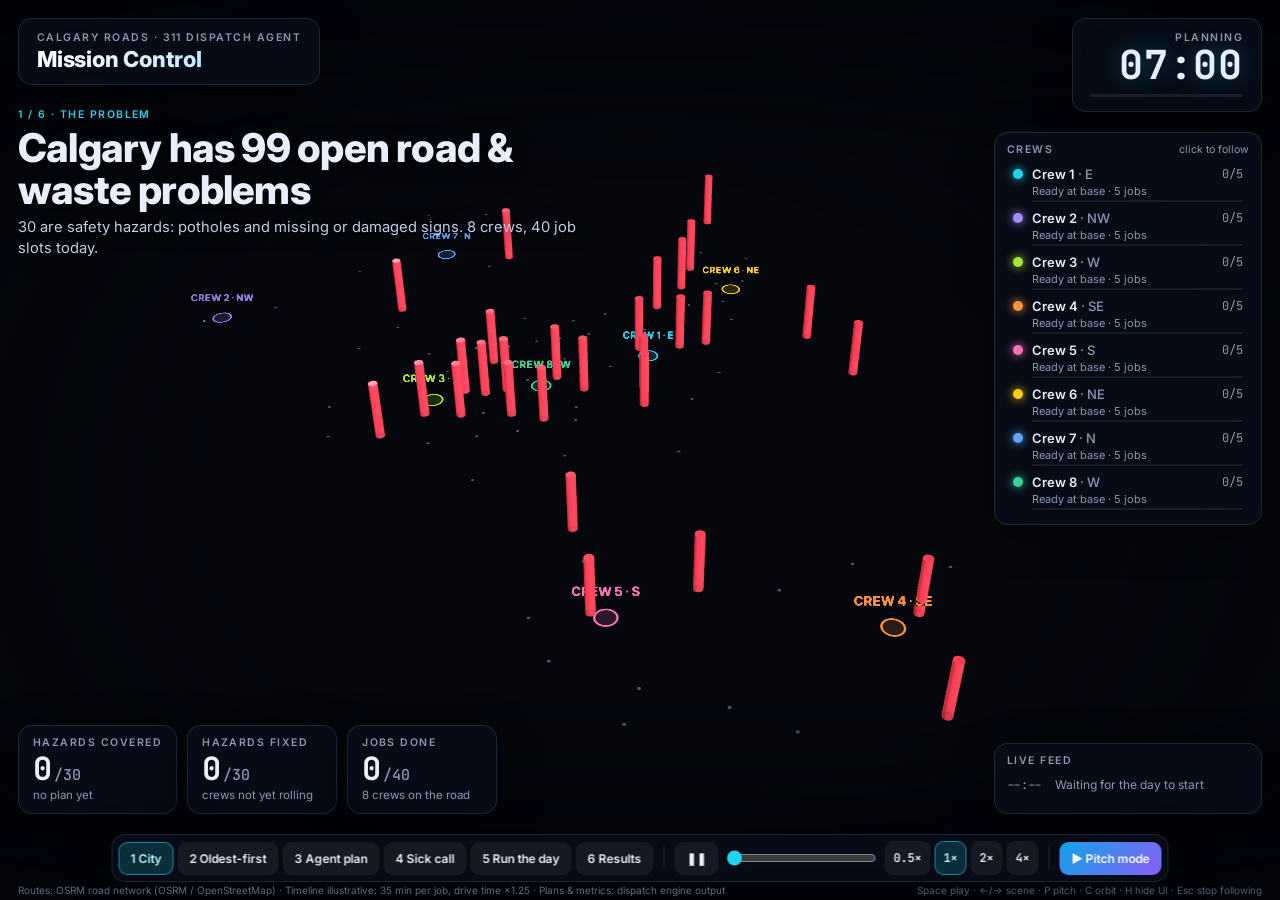
==== mission/index.html @ c138336d "Add Mission Control: city-wide 3D replay of the dispatch day The 3D SUMO viewer only covers downtown" ====
<!doctype html>
<html lang="en">
<head>
<meta charset="utf-8">
<meta name="viewport" content="width=device-width, initial-scale=1">
<title>311 Mission Control</title>
<link rel="preconnect" href="https://fonts.googleapis.com">
<link rel="preconnect" href="https://fonts.gstatic.com" crossorigin>
<link href="https://fonts.googleapis.com/css2?family=Inter:wght@400;500;600;700;800&family=JetBrains+Mono:wght@500;700&display=swap" rel="stylesheet">
<link rel="stylesheet" href="vendor/maplibre-gl.css">
<link rel="stylesheet" href="style.css">
</head>
<body>
<div id="map"></div>
<div id="vignette"></div>
<div id="alert"></div>

<div id="ui">
  <header id="brand" class="glass">
    <div class="eyebrow">Calgary Roads · 311 Dispatch Agent</div>
    <div class="brand-title">Mission Control</div>
  </header>

  <section id="clock" class="glass">
    <div class="eyebrow" id="clock-label">Planning</div>
    <div id="clock-time">07:00</div>
    <div class="bar"><div id="clock-bar"></div></div>
  </section>

  <section id="caption">
    <div id="cap-step" class="eyebrow"></div>
    <h1 id="cap-title"></h1>
    <p id="cap-sub"></p>
  </section>

  <aside id="roster" class="glass">
    <div class="panel-head"><span class="eyebrow">Crews</span><span class="hint">click to follow</span></div>
    <div id="roster-rows"></div>
  </aside>

  <section id="kpis">
    <div class="kpi glass" id="k-cover"><div class="eyebrow">Hazards covered</div><div class="kv"><span id="kv-cover">0</span><small id="kv-cover-of">/30</small></div><div class="kn" id="kn-cover"></div></div>
    <div class="kpi glass" id="k-fixed"><div class="eyebrow">Hazards fixed</div><div class="kv"><span id="kv-fixed">0</span><small id="kv-fixed-of">/30</small></div><div class="kn" id="kn-fixed">crews not yet rolling</div></div>
    <div class="kpi glass" id="k-jobs"><div class="eyebrow">Jobs done</div><div class="kv"><span id="kv-jobs">0</span><small id="kv-jobs-of">/40</small></div><div class="kn" id="kn-jobs"></div></div>
    <div class="kpi glass hidden" id="k-replan"><div class="eyebrow">Replan</div><div class="kv replan"><span id="kv-moved">0</span><small>moved</small><span id="kv-dropped">0</span><small>deferred</small><span id="kv-sdrop" class="good">0</span><small>safety lost</small></div><div class="kn" id="kn-replan"></div></div>
  </section>

  <aside id="feed" class="glass">
    <div class="panel-head"><span class="eyebrow">Live feed</span></div>
    <ol id="feed-list"></ol>
  </aside>

  <nav id="controls" class="glass">
    <div id="scene-btns"></div>
    <div class="sep"></div>
    <button id="btn-play" title="Play / pause (Space)">❚❚</button>
    <input id="scrub" type="range" min="0" max="1" step="1" value="0" title="Scrub the day">
    <div id="speeds"></div>
    <div class="sep"></div>
    <button id="btn-pitch" class="primary" title="Auto-play the whole story (P)">▶ Pitch mode</button>
  </nav>

  <div id="radio" class="hidden">
    <div class="radio-top"><span class="dot"></span><span class="eyebrow">Radio · <span id="radio-time">07:40</span></span></div>
    <div id="radio-text"></div>
    <div id="radio-result" class="hidden"></div>
  </div>

  <div id="finale" class="hidden">
    <div class="eyebrow">End of shift</div>
    <div class="fin-grid">
      <div><div class="fin-v" id="fin-a"></div><div class="fin-l" id="fin-al"></div></div>
      <div><div class="fin-v bad" id="fin-b"></div><div class="fin-l" id="fin-bl"></div></div>
      <div><div class="fin-v good" id="fin-c"></div><div class="fin-l" id="fin-cl"></div></div>
    </div>
    <button id="btn-replay" class="primary">↺ Replay</button>
  </div>

  <footer id="fineprint"></footer>
</div>

<div id="keys">Space play · ←/→ scene · P pitch · C orbit · H hide UI · Esc stop following</div>

<script src="vendor/maplibre-gl.js"></script>
<script src="vendor/deck.min.js"></script>
<script src="data/mission.js"></script>
<script src="app.js"></script>
</body>
</html>
---- mission/vendor/maplibre-gl.css ----
.maplibregl-map{font:12px/20px Helvetica Neue,Arial,Helvetica,sans-serif;overflow:hidden;position:relative;-webkit-tap-highlight-color:rgb(0 0 0/0)}.maplibregl-canvas{left:0;position:absolute;top:0}.maplibregl-map:fullscreen{height:100%;width:100%}.maplibregl-ctrl-group button.maplibregl-ctrl-compass{touch-action:none}.maplibregl-canvas-container.maplibregl-interactive,.maplibregl-ctrl-group button.maplibregl-ctrl-compass{cursor:grab;-webkit-user-select:none;-moz-user-select:none;user-select:none}.maplibregl-canvas-container.maplibregl-interactive.maplibregl-track-pointer{cursor:pointer}.maplibregl-canvas-container.maplibregl-interactive:active,.maplibregl-ctrl-group button.maplibregl-ctrl-compass:active{cursor:grabbing}.maplibregl-canvas-container.maplibregl-touch-zoom-rotate,.maplibregl-canvas-container.maplibregl-touch-zoom-rotate .maplibregl-canvas{touch-action:pan-x pan-y}.maplibregl-canvas-container.maplibregl-touch-drag-pan,.maplibregl-canvas-container.maplibregl-touch-drag-pan .maplibregl-canvas{touch-action:pinch-zoom}.maplibregl-canvas-container.maplibregl-touch-zoom-rotate.maplibregl-touch-drag-pan,.maplibregl-canvas-container.maplibregl-touch-zoom-rotate.maplibregl-touch-drag-pan .maplibregl-canvas{touch-action:none}.maplibregl-canvas-container.maplibregl-touch-drag-pan.maplibregl-cooperative-gestures,.maplibregl-canvas-container.maplibregl-touch-drag-pan.maplibregl-cooperative-gestures .maplibregl-canvas{touch-action:pan-x pan-y}.maplibregl-ctrl-bottom-left,.maplibregl-ctrl-bottom-right,.maplibregl-ctrl-top-left,.maplibregl-ctrl-top-right{pointer-events:none;position:absolute;z-index:2}.maplibregl-ctrl-top-left{left:0;top:0}.maplibregl-ctrl-top-right{right:0;top:0}.maplibregl-ctrl-bottom-left{bottom:0;left:0}.maplibregl-ctrl-bottom-right{bottom:0;right:0}.maplibregl-ctrl{clear:both;pointer-events:auto;transform:translate(0)}.maplibregl-ctrl-top-left .maplibregl-ctrl{float:left;margin:10px 0 0 10px}.maplibregl-ctrl-top-right .maplibregl-ctrl{float:right;margin:10px 10px 0 0}.maplibregl-ctrl-bottom-left .maplibregl-ctrl{float:left;margin:0 0 10px 10px}.maplibregl-ctrl-bottom-right .maplibregl-ctrl{float:right;margin:0 10px 10px 0}.maplibregl-ctrl-group{background:#fff;border-radius:4px}.maplibregl-ctrl-group:not(:empty){box-shadow:0 0 0 2px rgba(0,0,0,.1)}@media (forced-colors:active){.maplibregl-ctrl-group:not(:empty){box-shadow:0 0 0 2px ButtonText}}.maplibregl-ctrl-group button{background-color:transparent;border:0;box-sizing:border-box;cursor:pointer;display:block;height:29px;outline:none;padding:0;width:29px}.maplibregl-ctrl-group button+button{border-top:1px solid #ddd}.maplibregl-ctrl button .maplibregl-ctrl-icon{background-position:50%;background-repeat:no-repeat;display:block;height:100%;width:100%}@media (forced-colors:active){.maplibregl-ctrl-icon{background-color:transparent}.maplibregl-ctrl-group button+button{border-top:1px solid ButtonText}}.maplibregl-ctrl button::-moz-focus-inner{border:0;padding:0}.maplibregl-ctrl-attrib-button:focus,.maplibregl-ctrl-group button:focus{box-shadow:0 0 2px 2px #0096ff}.maplibregl-ctrl button:disabled{cursor:not-allowed}.maplibregl-ctrl button:disabled .maplibregl-ctrl-icon{opacity:.25}.maplibregl-ctrl button:not(:disabled):hover{background-color:rgb(0 0 0/5%)}.maplibregl-ctrl-group button:focus:focus-visible{box-shadow:0 0 2px 2px #0096ff}.maplibregl-ctrl-group button:focus:not(:focus-visible){box-shadow:none}.maplibregl-ctrl-group button:focus:first-child{border-radius:4px 4px 0 0}.maplibregl-ctrl-group button:focus:last-child{border-radius:0 0 4px 4px}.maplibregl-ctrl-group button:focus:only-child{border-radius:inherit}.maplibregl-ctrl button.maplibregl-ctrl-zoom-out .maplibregl-ctrl-icon{background-image:url("data:image/svg+xml;charset=utf-8,%3Csvg xmlns='http://www.w3.org/2000/svg' width='29' height='29' fill='%23333' viewBox='0 0 29 29'%3E%3Cpath d='M10 13c-.75 0-1.5.75-1.5 1.5S9.25 16 10 16h9c.75 0 1.5-.75 1.5-1.5S19.75 13 19 13z'/%3E%3C/svg%3E")}.maplibregl-ctrl button.maplibregl-ctrl-zoom-in .maplibregl-ctrl-icon{background-image:url("data:image/svg+xml;charset=utf-8,%3Csvg xmlns='http://www.w3.org/2000/svg' width='29' height='29' fill='%23333' viewBox='0 0 29 29'%3E%3Cpath d='M14.5 8.5c-.75 0-1.5.75-1.5 1.5v3h-3c-.75 0-1.5.75-1.5 1.5S9.25 16 10 16h3v3c0 .75.75 1.5 1.5 1.5S16 19.75 16 19v-3h3c.75 0 1.5-.75 1.5-1.5S19.75 13 19 13h-3v-3c0-.75-.75-1.5-1.5-1.5'/%3E%3C/svg%3E")}@media (forced-colors:active){.maplibregl-ctrl button.maplibregl-ctrl-zoom-out .maplibregl-ctrl-icon{background-image:url("data:image/svg+xml;charset=utf-8,%3Csvg xmlns='http://www.w3.org/2000/svg' width='29' height='29' fill='%23fff' viewBox='0 0 29 29'%3E%3Cpath d='M10 13c-.75 0-1.5.75-1.5 1.5S9.25 16 10 16h9c.75 0 1.5-.75 1.5-1.5S19.75 13 19 13z'/%3E%3C/svg%3E")}.maplibregl-ctrl button.maplibregl-ctrl-zoom-in .maplibregl-ctrl-icon{background-image:url("data:image/svg+xml;charset=utf-8,%3Csvg xmlns='http://www.w3.org/2000/svg' width='29' height='29' fill='%23fff' viewBox='0 0 29 29'%3E%3Cpath d='M14.5 8.5c-.75 0-1.5.75-1.5 1.5v3h-3c-.75 0-1.5.75-1.5 1.5S9.25 16 10 16h3v3c0 .75.75 1.5 1.5 1.5S16 19.75 16 19v-3h3c.75 0 1.5-.75 1.5-1.5S19.75 13 19 13h-3v-3c0-.75-.75-1.5-1.5-1.5'/%3E%3C/svg%3E")}}@media (forced-colors:active) and (prefers-color-scheme:light){.maplibregl-ctrl button.maplibregl-ctrl-zoom-out .maplibregl-ctrl-icon{background-image:url("data:image/svg+xml;charset=utf-8,%3Csvg xmlns='http://www.w3.org/2000/svg' width='29' height='29' viewBox='0 0 29 29'%3E%3Cpath d='M10 13c-.75 0-1.5.75-1.5 1.5S9.25 16 10 16h9c.75 0 1.5-.75 1.5-1.5S19.75 13 19 13z'/%3E%3C/svg%3E")}.maplibregl-ctrl button.maplibregl-ctrl-zoom-in .maplibregl-ctrl-icon{background-image:url("data:image/svg+xml;charset=utf-8,%3Csvg xmlns='http://www.w3.org/2000/svg' width='29' height='29' viewBox='0 0 29 29'%3E%3Cpath d='M14.5 8.5c-.75 0-1.5.75-1.5 1.5v3h-3c-.75 0-1.5.75-1.5 1.5S9.25 16 10 16h3v3c0 .75.75 1.5 1.5 1.5S16 19.75 16 19v-3h3c.75 0 1.5-.75 1.5-1.5S19.75 13 19 13h-3v-3c0-.75-.75-1.5-1.5-1.5'/%3E%3C/svg%3E")}}.maplibregl-ctrl button.maplibregl-ctrl-fullscreen .maplibregl-ctrl-icon{background-image:url("data:image/svg+xml;charset=utf-8,%3Csvg xmlns='http://www.w3.org/2000/svg' width='29' height='29' fill='%23333' viewBox='0 0 29 29'%3E%3Cpath d='M24 16v5.5c0 1.75-.75 2.5-2.5 2.5H16v-1l3-1.5-4-5.5 1-1 5.5 4 1.5-3zM6 16l1.5 3 5.5-4 1 1-4 5.5 3 1.5v1H7.5C5.75 24 5 23.25 5 21.5V16zm7-11v1l-3 1.5 4 5.5-1 1-5.5-4L6 13H5V7.5C5 5.75 5.75 5 7.5 5zm11 2.5c0-1.75-.75-2.5-2.5-2.5H16v1l3 1.5-4 5.5 1 1 5.5-4 1.5 3h1z'/%3E%3C/svg%3E")}.maplibregl-ctrl button.maplibregl-ctrl-shrink .maplibregl-ctrl-icon{background-image:url("data:image/svg+xml;charset=utf-8,%3Csvg xmlns='http://www.w3.org/2000/svg' width='29' height='29' viewBox='0 0 29 29'%3E%3Cpath d='M18.5 16c-1.75 0-2.5.75-2.5 2.5V24h1l1.5-3 5.5 4 1-1-4-5.5 3-1.5v-1zM13 18.5c0-1.75-.75-2.5-2.5-2.5H5v1l3 1.5L4 24l1 1 5.5-4 1.5 3h1zm3-8c0 1.75.75 2.5 2.5 2.5H24v-1l-3-1.5L25 5l-1-1-5.5 4L17 5h-1zM10.5 13c1.75 0 2.5-.75 2.5-2.5V5h-1l-1.5 3L5 4 4 5l4 5.5L5 12v1z'/%3E%3C/svg%3E")}@media (forced-colors:active){.maplibregl-ctrl button.maplibregl-ctrl-fullscreen .maplibregl-ctrl-icon{background-image:url("data:image/svg+xml;charset=utf-8,%3Csvg xmlns='http://www.w3.org/2000/svg' width='29' height='29' fill='%23fff' viewBox='0 0 29 29'%3E%3Cpath d='M24 16v5.5c0 1.75-.75 2.5-2.5 2.5H16v-1l3-1.5-4-5.5 1-1 5.5 4 1.5-3zM6 16l1.5 3 5.5-4 1 1-4 5.5 3 1.5v1H7.5C5.75 24 5 23.25 5 21.5V16zm7-11v1l-3 1.5 4 5.5-1 1-5.5-4L6 13H5V7.5C5 5.75 5.75 5 7.5 5zm11 2.5c0-1.75-.75-2.5-2.5-2.5H16v1l3 1.5-4 5.5 1 1 5.5-4 1.5 3h1z'/%3E%3C/svg%3E")}.maplibregl-ctrl button.maplibregl-ctrl-shrink .maplibregl-ctrl-icon{background-image:url("data:image/svg+xml;charset=utf-8,%3Csvg xmlns='http://www.w3.org/2000/svg' width='29' height='29' fill='%23fff' viewBox='0 0 29 29'%3E%3Cpath d='M18.5 16c-1.75 0-2.5.75-2.5 2.5V24h1l1.5-3 5.5 4 1-1-4-5.5 3-1.5v-1zM13 18.5c0-1.75-.75-2.5-2.5-2.5H5v1l3 1.5L4 24l1 1 5.5-4 1.5 3h1zm3-8c0 1.75.75 2.5 2.5 2.5H24v-1l-3-1.5L25 5l-1-1-5.5 4L17 5h-1zM10.5 13c1.75 0 2.5-.75 2.5-2.5V5h-1l-1.5 3L5 4 4 5l4 5.5L5 12v1z'/%3E%3C/svg%3E")}}@media (forced-colors:active) and (prefers-color-scheme:light){.maplibregl-ctrl button.maplibregl-ctrl-fullscreen .maplibregl-ctrl-icon{background-image:url("data:image/svg+xml;charset=utf-8,%3Csvg xmlns='http://www.w3.org/2000/svg' width='29' height='29' viewBox='0 0 29 29'%3E%3Cpath d='M24 16v5.5c0 1.75-.75 2.5-2.5 2.5H16v-1l3-1.5-4-5.5 1-1 5.5 4 1.5-3zM6 16l1.5 3 5.5-4 1 1-4 5.5 3 1.5v1H7.5C5.75 24 5 23.25 5 21.5V16zm7-11v1l-3 1.5 4 5.5-1 1-5.5-4L6 13H5V7.5C5 5.75 5.75 5 7.5 5zm11 2.5c0-1.75-.75-2.5-2.5-2.5H16v1l3 1.5-4 5.5 1 1 5.5-4 1.5 3h1z'/%3E%3C/svg%3E")}.maplibregl-ctrl button.maplibregl-ctrl-shrink .maplibregl-ctrl-icon{background-image:url("data:image/svg+xml;charset=utf-8,%3Csvg xmlns='http://www.w3.org/2000/svg' width='29' height='29' viewBox='0 0 29 29'%3E%3Cpath d='M18.5 16c-1.75 0-2.5.75-2.5 2.5V24h1l1.5-3 5.5 4 1-1-4-5.5 3-1.5v-1zM13 18.5c0-1.75-.75-2.5-2.5-2.5H5v1l3 1.5L4 24l1 1 5.5-4 1.5 3h1zm3-8c0 1.75.75 2.5 2.5 2.5H24v-1l-3-1.5L25 5l-1-1-5.5 4L17 5h-1zM10.5 13c1.75 0 2.5-.75 2.5-2.5V5h-1l-1.5 3L5 4 4 5l4 5.5L5 12v1z'/%3E%3C/svg%3E")}}.maplibregl-ctrl button.maplibregl-ctrl-compass .maplibregl-ctrl-icon{background-image:url("data:image/svg+xml;charset=utf-8,%3Csvg xmlns='http://www.w3.org/2000/svg' width='29' height='29' fill='%23333' viewBox='0 0 29 29'%3E%3Cpath d='m10.5 14 4-8 4 8z'/%3E%3Cpath fill='%23ccc' d='m10.5 16 4 8 4-8z'/%3E%3C/svg%3E")}@media (forced-colors:active){.maplibregl-ctrl button.maplibregl-ctrl-compass .maplibregl-ctrl-icon{background-image:url("data:image/svg+xml;charset=utf-8,%3Csvg xmlns='http://www.w3.org/2000/svg' width='29' height='29' fill='%23fff' viewBox='0 0 29 29'%3E%3Cpath d='m10.5 14 4-8 4 8z'/%3E%3Cpath fill='%23ccc' d='m10.5 16 4 8 4-8z'/%3E%3C/svg%3E")}}@media (forced-colors:active) and (prefers-color-scheme:light){.maplibregl-ctrl button.maplibregl-ctrl-compass .maplibregl-ctrl-icon{background-image:url("data:image/svg+xml;charset=utf-8,%3Csvg xmlns='http://www.w3.org/2000/svg' width='29' height='29' viewBox='0 0 29 29'%3E%3Cpath d='m10.5 14 4-8 4 8z'/%3E%3Cpath fill='%23ccc' d='m10.5 16 4 8 4-8z'/%3E%3C/svg%3E")}}.maplibregl-ctrl button.maplibregl-ctrl-terrain .maplibregl-ctrl-icon{background-image:url("data:image/svg+xml;charset=utf-8,%3Csvg xmlns='http://www.w3.org/2000/svg' width='22' height='22' fill='%23333' viewBox='0 0 22 22'%3E%3Cpath d='m1.754 13.406 4.453-4.851 3.09 3.09 3.281 3.277.969-.969-3.309-3.312 3.844-4.121 6.148 6.886h1.082v-.855l-7.207-8.07-4.84 5.187L6.169 6.57l-5.48 5.965v.871ZM.688 16.844h20.625v1.375H.688Zm0 0'/%3E%3C/svg%3E")}.maplibregl-ctrl button.maplibregl-ctrl-terrain-enabled .maplibregl-ctrl-icon{background-image:url("data:image/svg+xml;charset=utf-8,%3Csvg xmlns='http://www.w3.org/2000/svg' width='22' height='22' fill='%2333b5e5' viewBox='0 0 22 22'%3E%3Cpath d='m1.754 13.406 4.453-4.851 3.09 3.09 3.281 3.277.969-.969-3.309-3.312 3.844-4.121 6.148 6.886h1.082v-.855l-7.207-8.07-4.84 5.187L6.169 6.57l-5.48 5.965v.871ZM.688 16.844h20.625v1.375H.688Zm0 0'/%3E%3C/svg%3E")}.maplibregl-ctrl button.maplibregl-ctrl-geolocate .maplibregl-ctrl-icon{background-image:url("data:image/svg+xml;charset=utf-8,%3Csvg xmlns='http://www.w3.org/2000/svg' width='29' height='29' fill='%23333' viewBox='0 0 20 20'%3E%3Cpath d='M10 4C9 4 9 5 9 5v.1A5 5 0 0 0 5.1 9H5s-1 0-1 1 1 1 1 1h.1A5 5 0 0 0 9 14.9v.1s0 1 1 1 1-1 1-1v-.1a5 5 0 0 0 3.9-3.9h.1s1 0 1-1-1-1-1-1h-.1A5 5 0 0 0 11 5.1V5s0-1-1-1m0 2.5a3.5 3.5 0 1 1 0 7 3.5 3.5 0 1 1 0-7'/%3E%3Ccircle cx='10' cy='10' r='2'/%3E%3C/svg%3E")}.maplibregl-ctrl button.maplibregl-ctrl-geolocate:disabled .maplibregl-ctrl-icon{background-image:url("data:image/svg+xml;charset=utf-8,%3Csvg xmlns='http://www.w3.org/2000/svg' width='29' height='29' fill='%23aaa' viewBox='0 0 20 20'%3E%3Cpath d='M10 4C9 4 9 5 9 5v.1A5 5 0 0 0 5.1 9H5s-1 0-1 1 1 1 1 1h.1A5 5 0 0 0 9 14.9v.1s0 1 1 1 1-1 1-1v-.1a5 5 0 0 0 3.9-3.9h.1s1 0 1-1-1-1-1-1h-.1A5 5 0 0 0 11 5.1V5s0-1-1-1m0 2.5a3.5 3.5 0 1 1 0 7 3.5 3.5 0 1 1 0-7'/%3E%3Ccircle cx='10' cy='10' r='2'/%3E%3Cpath fill='red' d='m14 5 1 1-9 9-1-1z'/%3E%3C/svg%3E")}.maplibregl-ctrl button.maplibregl-ctrl-geolocate.maplibregl-ctrl-geolocate-active .maplibregl-ctrl-icon{background-image:url("data:image/svg+xml;charset=utf-8,%3Csvg xmlns='http://www.w3.org/2000/svg' width='29' height='29' fill='%2333b5e5' viewBox='0 0 20 20'%3E%3Cpath d='M10 4C9 4 9 5 9 5v.1A5 5 0 0 0 5.1 9H5s-1 0-1 1 1 1 1 1h.1A5 5 0 0 0 9 14.9v.1s0 1 1 1 1-1 1-1v-.1a5 5 0 0 0 3.9-3.9h.1s1 0 1-1-1-1-1-1h-.1A5 5 0 0 0 11 5.1V5s0-1-1-1m0 2.5a3.5 3.5 0 1 1 0 7 3.5 3.5 0 1 1 0-7'/%3E%3Ccircle cx='10' cy='10' r='2'/%3E%3C/svg%3E")}.maplibregl-ctrl button.maplibregl-ctrl-geolocate.maplibregl-ctrl-geolocate-active-error .maplibregl-ctrl-icon{background-image:url("data:image/svg+xml;charset=utf-8,%3Csvg xmlns='http://www.w3.org/2000/svg' width='29' height='29' fill='%23e58978' viewBox='0 0 20 20'%3E%3Cpath d='M10 4C9 4 9 5 9 5v.1A5 5 0 0 0 5.1 9H5s-1 0-1 1 1 1 1 1h.1A5 5 0 0 0 9 14.9v.1s0 1 1 1 1-1 1-1v-.1a5 5 0 0 0 3.9-3.9h.1s1 0 1-1-1-1-1-1h-.1A5 5 0 0 0 11 5.1V5s0-1-1-1m0 2.5a3.5 3.5 0 1 1 0 7 3.5 3.5 0 1 1 0-7'/%3E%3Ccircle cx='10' cy='10' r='2'/%3E%3C/svg%3E")}.maplibregl-ctrl button.maplibregl-ctrl-geolocate.maplibregl-ctrl-geolocate-background .maplibregl-ctrl-icon{background-image:url("data:image/svg+xml;charset=utf-8,%3Csvg xmlns='http://www.w3.org/2000/svg' width='29' height='29' fill='%2333b5e5' viewBox='0 0 20 20'%3E%3Cpath d='M10 4C9 4 9 5 9 5v.1A5 5 0 0 0 5.1 9H5s-1 0-1 1 1 1 1 1h.1A5 5 0 0 0 9 14.9v.1s0 1 1 1 1-1 1-1v-.1a5 5 0 0 0 3.9-3.9h.1s1 0 1-1-1-1-1-1h-.1A5 5 0 0 0 11 5.1V5s0-1-1-1m0 2.5a3.5 3.5 0 1 1 0 7 3.5 3.5 0 1 1 0-7'/%3E%3C/svg%3E")}.maplibregl-ctrl button.maplibregl-ctrl-geolocate.maplibregl-ctrl-geolocate-background-error .maplibregl-ctrl-icon{background-image:url("data:image/svg+xml;charset=utf-8,%3Csvg xmlns='http://www.w3.org/2000/svg' width='29' height='29' fill='%23e54e33' viewBox='0 0 20 20'%3E%3Cpath d='M10 4C9 4 9 5 9 5v.1A5 5 0 0 0 5.1 9H5s-1 0-1 1 1 1 1 1h.1A5 5 0 0 0 9 14.9v.1s0 1 1 1 1-1 1-1v-.1a5 5 0 0 0 3.9-3.9h.1s1 0 1-1-1-1-1-1h-.1A5 5 0 0 0 11 5.1V5s0-1-1-1m0 2.5a3.5 3.5 0 1 1 0 7 3.5 3.5 0 1 1 0-7'/%3E%3C/svg%3E")}.maplibregl-ctrl button.maplibregl-ctrl-geolocate.maplibregl-ctrl-geolocate-waiting .maplibregl-ctrl-icon{animation:maplibregl-spin 2s linear infinite}@media (forced-colors:active){.maplibregl-ctrl button.maplibregl-ctrl-geolocate .maplibregl-ctrl-icon{background-image:url("data:image/svg+xml;charset=utf-8,%3Csvg xmlns='http://www.w3.org/2000/svg' width='29' height='29' fill='%23fff' viewBox='0 0 20 20'%3E%3Cpath d='M10 4C9 4 9 5 9 5v.1A5 5 0 0 0 5.1 9H5s-1 0-1 1 1 1 1 1h.1A5 5 0 0 0 9 14.9v.1s0 1 1 1 1-1 1-1v-.1a5 5 0 0 0 3.9-3.9h.1s1 0 1-1-1-1-1-1h-.1A5 5 0 0 0 11 5.1V5s0-1-1-1m0 2.5a3.5 3.5 0 1 1 0 7 3.5 3.5 0 1 1 0-7'/%3E%3Ccircle cx='10' cy='10' r='2'/%3E%3C/svg%3E")}.maplibregl-ctrl button.maplibregl-ctrl-geolocate:disabled .maplibregl-ctrl-icon{background-image:url("data:image/svg+xml;charset=utf-8,%3Csvg xmlns='http://www.w3.org/2000/svg' width='29' height='29' fill='%23999' viewBox='0 0 20 20'%3E%3Cpath d='M10 4C9 4 9 5 9 5v.1A5 5 0 0 0 5.1 9H5s-1 0-1 1 1 1 1 1h.1A5 5 0 0 0 9 14.9v.1s0 1 1 1 1-1 1-1v-.1a5 5 0 0 0 3.9-3.9h.1s1 0 1-1-1-1-1-1h-.1A5 5 0 0 0 11 5.1V5s0-1-1-1m0 2.5a3.5 3.5 0 1 1 0 7 3.5 3.5 0 1 1 0-7'/%3E%3Ccircle cx='10' cy='10' r='2'/%3E%3Cpath fill='red' d='m14 5 1 1-9 9-1-1z'/%3E%3C/svg%3E")}.maplibregl-ctrl button.maplibregl-ctrl-geolocate.maplibregl-ctrl-geolocate-active .maplibregl-ctrl-icon{background-image:url("data:image/svg+xml;charset=utf-8,%3Csvg xmlns='http://www.w3.org/2000/svg' width='29' height='29' fill='%2333b5e5' viewBox='0 0 20 20'%3E%3Cpath d='M10 4C9 4 9 5 9 5v.1A5 5 0 0 0 5.1 9H5s-1 0-1 1 1 1 1 1h.1A5 5 0 0 0 9 14.9v.1s0 1 1 1 1-1 1-1v-.1a5 5 0 0 0 3.9-3.9h.1s1 0 1-1-1-1-1-1h-.1A5 5 0 0 0 11 5.1V5s0-1-1-1m0 2.5a3.5 3.5 0 1 1 0 7 3.5 3.5 0 1 1 0-7'/%3E%3Ccircle cx='10' cy='10' r='2'/%3E%3C/svg%3E")}.maplibregl-ctrl button.maplibregl-ctrl-geolocate.maplibregl-ctrl-geolocate-active-error .maplibregl-ctrl-icon{background-image:url("data:image/svg+xml;charset=utf-8,%3Csvg xmlns='http://www.w3.org/2000/svg' width='29' height='29' fill='%23e58978' viewBox='0 0 20 20'%3E%3Cpath d='M10 4C9 4 9 5 9 5v.1A5 5 0 0 0 5.1 9H5s-1 0-1 1 1 1 1 1h.1A5 5 0 0 0 9 14.9v.1s0 1 1 1 1-1 1-1v-.1a5 5 0 0 0 3.9-3.9h.1s1 0 1-1-1-1-1-1h-.1A5 5 0 0 0 11 5.1V5s0-1-1-1m0 2.5a3.5 3.5 0 1 1 0 7 3.5 3.5 0 1 1 0-7'/%3E%3Ccircle cx='10' cy='10' r='2'/%3E%3C/svg%3E")}.maplibregl-ctrl button.maplibregl-ctrl-geolocate.maplibregl-ctrl-geolocate-background .maplibregl-ctrl-icon{background-image:url("data:image/svg+xml;charset=utf-8,%3Csvg xmlns='http://www.w3.org/2000/svg' width='29' height='29' fill='%2333b5e5' viewBox='0 0 20 20'%3E%3Cpath d='M10 4C9 4 9 5 9 5v.1A5 5 0 0 0 5.1 9H5s-1 0-1 1 1 1 1 1h.1A5 5 0 0 0 9 14.9v.1s0 1 1 1 1-1 1-1v-.1a5 5 0 0 0 3.9-3.9h.1s1 0 1-1-1-1-1-1h-.1A5 5 0 0 0 11 5.1V5s0-1-1-1m0 2.5a3.5 3.5 0 1 1 0 7 3.5 3.5 0 1 1 0-7'/%3E%3C/svg%3E")}.maplibregl-ctrl button.maplibregl-ctrl-geolocate.maplibregl-ctrl-geolocate-background-error .maplibregl-ctrl-icon{background-image:url("data:image/svg+xml;charset=utf-8,%3Csvg xmlns='http://www.w3.org/2000/svg' width='29' height='29' fill='%23e54e33' viewBox='0 0 20 20'%3E%3Cpath d='M10 4C9 4 9 5 9 5v.1A5 5 0 0 0 5.1 9H5s-1 0-1 1 1 1 1 1h.1A5 5 0 0 0 9 14.9v.1s0 1 1 1 1-1 1-1v-.1a5 5 0 0 0 3.9-3.9h.1s1 0 1-1-1-1-1-1h-.1A5 5 0 0 0 11 5.1V5s0-1-1-1m0 2.5a3.5 3.5 0 1 1 0 7 3.5 3.5 0 1 1 0-7'/%3E%3C/svg%3E")}}@media (forced-colors:active) and (prefers-color-scheme:light){.maplibregl-ctrl button.maplibregl-ctrl-geolocate .maplibregl-ctrl-icon{background-image:url("data:image/svg+xml;charset=utf-8,%3Csvg xmlns='http://www.w3.org/2000/svg' width='29' height='29' viewBox='0 0 20 20'%3E%3Cpath d='M10 4C9 4 9 5 9 5v.1A5 5 0 0 0 5.1 9H5s-1 0-1 1 1 1 1 1h.1A5 5 0 0 0 9 14.9v.1s0 1 1 1 1-1 1-1v-.1a5 5 0 0 0 3.9-3.9h.1s1 0 1-1-1-1-1-1h-.1A5 5 0 0 0 11 5.1V5s0-1-1-1m0 2.5a3.5 3.5 0 1 1 0 7 3.5 3.5 0 1 1 0-7'/%3E%3Ccircle cx='10' cy='10' r='2'/%3E%3C/svg%3E")}.maplibregl-ctrl button.maplibregl-ctrl-geolocate:disabled .maplibregl-ctrl-icon{background-image:url("data:image/svg+xml;charset=utf-8,%3Csvg xmlns='http://www.w3.org/2000/svg' width='29' height='29' fill='%23666' viewBox='0 0 20 20'%3E%3Cpath d='M10 4C9 4 9 5 9 5v.1A5 5 0 0 0 5.1 9H5s-1 0-1 1 1 1 1 1h.1A5 5 0 0 0 9 14.9v.1s0 1 1 1 1-1 1-1v-.1a5 5 0 0 0 3.9-3.9h.1s1 0 1-1-1-1-1-1h-.1A5 5 0 0 0 11 5.1V5s0-1-1-1m0 2.5a3.5 3.5 0 1 1 0 7 3.5 3.5 0 1 1 0-7'/%3E%3Ccircle cx='10' cy='10' r='2'/%3E%3Cpath fill='red' d='m14 5 1 1-9 9-1-1z'/%3E%3C/svg%3E")}}@keyframes maplibregl-spin{0%{transform:rotate(0deg)}to{transform:rotate(1turn)}}a.maplibregl-ctrl-logo{background-image:url("data:image/svg+xml;charset=utf-8,%3Csvg xmlns='http://www.w3.org/2000/svg' width='88' height='23' fill='none'%3E%3Cpath fill='%23000' fill-opacity='.4' fill-rule='evenodd' d='M17.408 16.796h-1.827l2.501-12.095h.198l3.324 6.533.988 2.19.988-2.19 3.258-6.533h.181l2.6 12.095h-1.81l-1.218-5.644-.362-1.71-.658 1.71-2.929 5.644h-.098l-2.914-5.644-.757-1.71-.345 1.71zm1.958-3.42-.726 3.663a1.255 1.255 0 0 1-1.232 1.011h-1.827a1.255 1.255 0 0 1-1.229-1.509l2.501-12.095a1.255 1.255 0 0 1 1.23-1.001h.197a1.25 1.25 0 0 1 1.12.685l3.19 6.273 3.125-6.263a1.25 1.25 0 0 1 1.123-.695h.181a1.255 1.255 0 0 1 1.227.991l1.443 6.71a5 5 0 0 1 .314-.787l.009-.016a4.6 4.6 0 0 1 1.777-1.887c.782-.46 1.668-.667 2.611-.667a4.6 4.6 0 0 1 1.7.32l.306.134c.21-.16.474-.256.759-.256h1.694a1.255 1.255 0 0 1 1.212.925 1.255 1.255 0 0 1 1.212-.925h1.711c.284 0 .545.094.755.252.613-.3 1.312-.45 2.075-.45 1.356 0 2.557.445 3.482 1.4q.47.48.763 1.064V4.701a1.255 1.255 0 0 1 1.255-1.255h1.86A1.255 1.255 0 0 1 54.44 4.7v9.194h2.217c.19 0 .37.043.532.118v-4.77c0-.356.147-.678.385-.906a2.42 2.42 0 0 1-.682-1.71c0-.665.267-1.253.735-1.7a2.45 2.45 0 0 1 1.722-.674 2.43 2.43 0 0 1 1.705.675q.318.302.504.683V4.7a1.255 1.255 0 0 1 1.255-1.255h1.744A1.255 1.255 0 0 1 65.812 4.7v3.335a4.8 4.8 0 0 1 1.526-.246c.938 0 1.817.214 2.59.69a4.47 4.47 0 0 1 1.67 1.743v-.98a1.255 1.255 0 0 1 1.256-1.256h1.777c.233 0 .451.064.639.174a3.4 3.4 0 0 1 1.567-.372c.346 0 .861.02 1.285.232a1.25 1.25 0 0 1 .689 1.004 4.7 4.7 0 0 1 .853-.588c.795-.44 1.675-.647 2.61-.647 1.385 0 2.65.39 3.525 1.396.836.938 1.168 2.173 1.168 3.528q-.001.515-.056 1.051a1.255 1.255 0 0 1-.947 1.09l.408.952a1.255 1.255 0 0 1-.477 1.552c-.418.268-.92.463-1.458.612-.613.171-1.304.244-2.049.244-1.06 0-2.043-.207-2.886-.698l-.015-.008c-.798-.48-1.419-1.135-1.818-1.963l-.004-.008a5.8 5.8 0 0 1-.548-2.512q0-.429.053-.843a1.3 1.3 0 0 1-.333-.086l-.166-.004c-.223 0-.426.062-.643.228-.03.024-.142.139-.142.59v3.883a1.255 1.255 0 0 1-1.256 1.256h-1.777a1.255 1.255 0 0 1-1.256-1.256V15.69l-.032.057a4.8 4.8 0 0 1-1.86 1.833 5.04 5.04 0 0 1-2.484.634 4.5 4.5 0 0 1-1.935-.424 1.25 1.25 0 0 1-.764.258h-1.71a1.255 1.255 0 0 1-1.256-1.255V7.687a2.4 2.4 0 0 1-.428.625c.253.23.412.561.412.93v7.553a1.255 1.255 0 0 1-1.256 1.255h-1.843a1.25 1.25 0 0 1-.894-.373c-.228.23-.544.373-.894.373H51.32a1.255 1.255 0 0 1-1.256-1.255v-1.251l-.061.117a4.7 4.7 0 0 1-1.782 1.884 4.77 4.77 0 0 1-2.485.67 5.6 5.6 0 0 1-1.485-.188l.009 2.764a1.255 1.255 0 0 1-1.255 1.259h-1.729a1.255 1.255 0 0 1-1.255-1.255v-3.537a1.255 1.255 0 0 1-1.167.793h-1.679a1.25 1.25 0 0 1-.77-.263 4.5 4.5 0 0 1-1.945.429c-.885 0-1.724-.21-2.495-.632l-.017-.01a5 5 0 0 1-1.081-.836 1.255 1.255 0 0 1-1.254 1.312h-1.81a1.255 1.255 0 0 1-1.228-.99l-.782-3.625-2.044 3.939a1.25 1.25 0 0 1-1.115.676h-.098a1.25 1.25 0 0 1-1.116-.68l-2.061-3.994zM35.92 16.63l.207-.114.223-.15q.493-.356.735-.785l.061-.118.033 1.332h1.678V9.242h-1.694l-.033 1.267q-.133-.329-.526-.658l-.032-.028a3.2 3.2 0 0 0-.668-.428l-.27-.12a3.3 3.3 0 0 0-1.235-.23q-1.136-.001-1.974.493a3.36 3.36 0 0 0-1.3 1.382q-.445.89-.444 2.074 0 1.2.51 2.107a3.8 3.8 0 0 0 1.382 1.381 3.9 3.9 0 0 0 1.893.477q.795 0 1.455-.33zm-2.789-5.38q-.576.675-.575 1.762 0 1.102.559 1.794.576.675 1.645.675a2.25 2.25 0 0 0 .934-.19 2.2 2.2 0 0 0 .468-.29l.178-.161a2.2 2.2 0 0 0 .397-.561q.244-.5.244-1.15v-.115q0-.708-.296-1.267l-.043-.077a2.2 2.2 0 0 0-.633-.709l-.13-.086-.047-.028a2.1 2.1 0 0 0-1.073-.285q-1.052 0-1.629.692zm2.316 2.706c.163-.17.28-.407.28-.83v-.114c0-.292-.06-.508-.15-.68a.96.96 0 0 0-.353-.389.85.85 0 0 0-.464-.127c-.4 0-.56.114-.664.239l-.01.012c-.148.174-.275.45-.275.945 0 .506.122.801.27.99.097.11.266.224.68.224.303 0 .504-.09.687-.269zm7.545 1.705a2.6 2.6 0 0 0 .331.423q.319.33.755.548l.173.074q.65.255 1.49.255 1.02 0 1.844-.493a3.45 3.45 0 0 0 1.316-1.4q.493-.904.493-2.089 0-1.909-.988-2.913-.988-1.02-2.584-1.02-.898 0-1.575.347a3 3 0 0 0-.415.262l-.199.166a3.4 3.4 0 0 0-.64.82V9.242h-1.712v11.553h1.729l-.017-5.134zm.53-1.138q.206.29.48.5l.155.11.053.034q.51.296 1.119.297 1.07 0 1.645-.675.577-.69.576-1.762 0-1.119-.576-1.777-.558-.675-1.645-.675-.435 0-.835.16a2 2 0 0 0-.284.136 2 2 0 0 0-.363.254 2.2 2.2 0 0 0-.46.569l-.082.162a2.6 2.6 0 0 0-.213 1.072v.115q0 .707.296 1.267l.135.211zm.964-.818a1.1 1.1 0 0 0 .367.385.94.94 0 0 0 .476.118c.423 0 .59-.117.687-.23.159-.194.28-.478.28-.95 0-.53-.133-.8-.266-.952l-.021-.025c-.078-.094-.231-.221-.68-.221a1 1 0 0 0-.503.135l-.012.007a.86.86 0 0 0-.335.343c-.073.133-.132.324-.132.614v.115a1.4 1.4 0 0 0 .14.66zm15.7-6.222q.347-.346.346-.856a1.05 1.05 0 0 0-.345-.79 1.18 1.18 0 0 0-.84-.329q-.51 0-.855.33a1.05 1.05 0 0 0-.346.79q0 .51.346.855.345.346.856.346.51 0 .839-.346zm4.337 9.314.033-1.332q.191.403.59.747l.098.081a4 4 0 0 0 .316.224l.223.122a3.2 3.2 0 0 0 1.44.322 3.8 3.8 0 0 0 1.875-.477 3.5 3.5 0 0 0 1.382-1.366q.527-.89.526-2.09 0-1.184-.444-2.073a3.24 3.24 0 0 0-1.283-1.399q-.823-.51-1.942-.51a3.5 3.5 0 0 0-1.527.344l-.086.043-.165.09a3 3 0 0 0-.33.214q-.432.315-.656.707a2 2 0 0 0-.099.198l.082-1.283V4.701h-1.744v12.095zm.473-2.509a2.5 2.5 0 0 0 .566.7q.117.098.245.18l.144.08a2.1 2.1 0 0 0 .975.232q1.07 0 1.645-.675.576-.69.576-1.778 0-1.102-.576-1.777-.56-.691-1.645-.692a2.2 2.2 0 0 0-1.015.235q-.22.113-.415.282l-.15.142a2.1 2.1 0 0 0-.42.594q-.223.479-.223 1.1v.115q0 .705.293 1.26zm2.616-.293c.157-.191.28-.479.28-.967 0-.51-.13-.79-.276-.961l-.021-.026c-.082-.1-.232-.225-.67-.225a.87.87 0 0 0-.681.279l-.012.011c-.154.155-.274.38-.274.807v.115c0 .285.057.499.144.669a1.1 1.1 0 0 0 .367.405c.137.082.28.123.455.123.423 0 .59-.118.686-.23zm8.266-3.013q.345-.13.724-.14l.069-.002q.493 0 .642.099l.247-1.794q-.196-.099-.717-.099a2.3 2.3 0 0 0-.545.063 2 2 0 0 0-.411.148 2.2 2.2 0 0 0-.4.249 2.5 2.5 0 0 0-.485.499 2.7 2.7 0 0 0-.32.581l-.05.137v-1.48h-1.778v7.553h1.777v-3.884q0-.546.159-.943a1.5 1.5 0 0 1 .466-.636 2.5 2.5 0 0 1 .399-.253 2 2 0 0 1 .224-.099zm9.784 2.656.05-.922q0-1.743-.856-2.698-.838-.97-2.584-.97-1.119-.001-2.007.493a3.46 3.46 0 0 0-1.4 1.382q-.493.906-.493 2.106 0 1.07.428 1.975.428.89 1.332 1.432.906.526 2.255.526.973 0 1.668-.185l.044-.012.135-.04q.613-.184.984-.421l-.542-1.267q-.3.162-.642.274l-.297.087q-.51.131-1.3.131-.954 0-1.497-.444a1.6 1.6 0 0 1-.192-.193q-.366-.44-.512-1.234l-.004-.021zm-5.427-1.256-.003.022h3.752v-.138q-.011-.727-.288-1.118a1 1 0 0 0-.156-.176q-.46-.428-1.316-.428-.986 0-1.494.604-.379.45-.494 1.234zm-27.053 2.77V4.7h-1.86v12.095h5.333V15.15zm7.103-5.908v7.553h-1.843V9.242h1.843z'/%3E%3Cpath fill='%23fff' d='m19.63 11.151-.757-1.71-.345 1.71-1.12 5.644h-1.827L18.083 4.7h.197l3.325 6.533.988 2.19.988-2.19L26.839 4.7h.181l2.6 12.095h-1.81l-1.218-5.644-.362-1.71-.658 1.71-2.93 5.644h-.098l-2.913-5.644zm14.836 5.81q-1.02 0-1.893-.478a3.8 3.8 0 0 1-1.381-1.382q-.51-.906-.51-2.106 0-1.185.444-2.074a3.36 3.36 0 0 1 1.3-1.382q.839-.494 1.974-.494a3.3 3.3 0 0 1 1.234.231 3.3 3.3 0 0 1 .97.575q.396.33.527.659l.033-1.267h1.694v7.553H37.18l-.033-1.332q-.279.593-1.02 1.053a3.17 3.17 0 0 1-1.662.444zm.296-1.482q.938 0 1.58-.642.642-.66.642-1.711v-.115q0-.708-.296-1.267a2.2 2.2 0 0 0-.807-.872 2.1 2.1 0 0 0-1.119-.313q-1.053 0-1.629.692-.575.675-.575 1.76 0 1.103.559 1.795.577.675 1.645.675zm6.521-6.237h1.711v1.4q.906-1.597 2.83-1.597 1.596 0 2.584 1.02.988 1.005.988 2.914 0 1.185-.493 2.09a3.46 3.46 0 0 1-1.316 1.399 3.5 3.5 0 0 1-1.844.493q-.954 0-1.662-.329a2.67 2.67 0 0 1-1.086-.97l.017 5.134h-1.728zm4.048 6.22q1.07 0 1.645-.674.577-.69.576-1.762 0-1.119-.576-1.777-.558-.675-1.645-.675-.592 0-1.12.296-.51.28-.822.823-.296.527-.296 1.234v.115q0 .708.296 1.267.313.543.823.855.51.296 1.119.297z'/%3E%3Cpath fill='%23e1e3e9' d='M51.325 4.7h1.86v10.45h3.473v1.646h-5.333zm7.12 4.542h1.843v7.553h-1.843zm.905-1.415a1.16 1.16 0 0 1-.856-.346 1.17 1.17 0 0 1-.346-.856 1.05 1.05 0 0 1 .346-.79q.346-.329.856-.329.494 0 .839.33a1.05 1.05 0 0 1 .345.79 1.16 1.16 0 0 1-.345.855q-.33.346-.84.346zm7.875 9.133a3.17 3.17 0 0 1-1.662-.444q-.723-.46-1.004-1.053l-.033 1.332h-1.71V4.701h1.743v4.657l-.082 1.283q.279-.658 1.086-1.119a3.5 3.5 0 0 1 1.778-.477q1.119 0 1.942.51a3.24 3.24 0 0 1 1.283 1.4q.445.888.444 2.072 0 1.201-.526 2.09a3.5 3.5 0 0 1-1.382 1.366 3.8 3.8 0 0 1-1.876.477zm-.296-1.481q1.069 0 1.645-.675.577-.69.577-1.778 0-1.102-.577-1.776-.56-.691-1.645-.692a2.12 2.12 0 0 0-1.58.659q-.642.641-.642 1.694v.115q0 .71.296 1.267a2.4 2.4 0 0 0 .807.872 2.1 2.1 0 0 0 1.119.313zm5.927-6.237h1.777v1.481q.263-.757.856-1.217a2.14 2.14 0 0 1 1.349-.46q.527 0 .724.098l-.247 1.794q-.149-.099-.642-.099-.774 0-1.416.494-.626.493-.626 1.58v3.883h-1.777V9.242zm9.534 7.718q-1.35 0-2.255-.526-.904-.543-1.332-1.432a4.6 4.6 0 0 1-.428-1.975q0-1.2.493-2.106a3.46 3.46 0 0 1 1.4-1.382q.889-.495 2.007-.494 1.744 0 2.584.97.855.956.856 2.7 0 .444-.05.92h-5.43q.18 1.005.708 1.45.542.443 1.497.443.79 0 1.3-.131a4 4 0 0 0 .938-.362l.542 1.267q-.411.263-1.119.46-.708.198-1.711.197zm1.596-4.558q.016-1.02-.444-1.432-.46-.428-1.316-.428-1.728 0-1.991 1.86z'/%3E%3Cpath d='M5.074 15.948a.484.657 0 0 0-.486.659v1.84a.484.657 0 0 0 .486.659h4.101a.484.657 0 0 0 .486-.659v-1.84a.484.657 0 0 0-.486-.659zm3.56 1.16H5.617v.838h3.017z' style='fill:%23fff;fill-rule:evenodd;stroke-width:1.03600001'/%3E%3Cg style='stroke-width:1.12603545'%3E%3Cpath d='M-9.408-1.416c-3.833-.025-7.056 2.912-7.08 6.615-.02 3.08 1.653 4.832 3.107 6.268.903.892 1.721 1.74 2.32 2.902l-.525-.004c-.543-.003-.992.304-1.24.639a1.87 1.87 0 0 0-.362 1.121l-.011 1.877c-.003.402.104.787.347 1.125.244.338.688.653 1.23.656l4.142.028c.542.003.99-.306 1.238-.641a1.87 1.87 0 0 0 .363-1.121l.012-1.875a1.87 1.87 0 0 0-.348-1.127c-.243-.338-.688-.653-1.23-.656l-.518-.004c.597-1.145 1.425-1.983 2.348-2.87 1.473-1.414 3.18-3.149 3.2-6.226-.016-3.59-2.923-6.684-6.993-6.707m-.006 1.1v.002c3.274.02 5.92 2.532 5.9 5.6-.017 2.706-1.39 4.026-2.863 5.44-1.034.994-2.118 2.033-2.814 3.633-.018.041-.052.055-.075.065q-.013.004-.02.01a.34.34 0 0 1-.226.084.34.34 0 0 1-.224-.086l-.092-.077c-.699-1.615-1.768-2.669-2.781-3.67-1.454-1.435-2.797-2.762-2.78-5.478.02-3.067 2.7-5.545 5.975-5.523m-.02 2.826c-1.62-.01-2.944 1.315-2.955 2.96-.01 1.646 1.295 2.988 2.916 2.999h.002c1.621.01 2.943-1.316 2.953-2.961.011-1.646-1.294-2.988-2.916-2.998m-.005 1.1c1.017.006 1.829.83 1.822 1.89s-.83 1.874-1.848 1.867c-1.018-.006-1.829-.83-1.822-1.89s.83-1.874 1.848-1.868m-2.155 11.857 4.14.025c.271.002.49.305.487.676l-.013 1.875c-.003.37-.224.67-.495.668l-4.14-.025c-.27-.002-.487-.306-.485-.676l.012-1.875c.003-.37.224-.67.494-.668' style='color:%23000;font-style:normal;font-variant:normal;font-weight:400;font-stretch:normal;font-size:medium;line-height:normal;font-family:sans-serif;font-variant-ligatures:normal;font-variant-position:normal;font-variant-caps:normal;font-variant-numeric:normal;font-variant-alternates:normal;font-feature-settings:normal;text-indent:0;text-align:start;text-decoration:none;text-decoration-line:none;text-decoration-style:solid;text-decoration-color:%23000;letter-spacing:normal;word-spacing:normal;text-transform:none;writing-mode:lr-tb;direction:ltr;text-orientation:mixed;dominant-baseline:auto;baseline-shift:baseline;text-anchor:start;white-space:normal;shape-padding:0;clip-rule:evenodd;display:inline;overflow:visible;visibility:visible;opacity:1;isolation:auto;mix-blend-mode:normal;color-interpolation:sRGB;color-interpolation-filters:linearRGB;solid-color:%23000;solid-opacity:1;vector-effect:none;fill:%23000;fill-opacity:.4;fill-rule:evenodd;stroke:none;stroke-width:2.47727823;stroke-linecap:butt;stroke-linejoin:miter;stroke-miterlimit:4;stroke-dasharray:none;stroke-dashoffset:0;stroke-opacity:1;color-rendering:auto;image-rendering:auto;shape-rendering:auto;text-rendering:auto' transform='translate(15.553 2.85)scale(.88807)'/%3E%3Cpath d='M-9.415-.316C-12.69-.338-15.37 2.14-15.39 5.207c-.017 2.716 1.326 4.041 2.78 5.477 1.013 1 2.081 2.055 2.78 3.67l.092.076a.34.34 0 0 0 .225.086.34.34 0 0 0 .227-.083l.019-.01c.022-.009.057-.024.074-.064.697-1.6 1.78-2.64 2.814-3.634 1.473-1.414 2.847-2.733 2.864-5.44.02-3.067-2.627-5.58-5.901-5.601m-.057 8.784c1.621.011 2.944-1.315 2.955-2.96.01-1.646-1.295-2.988-2.916-2.999-1.622-.01-2.945 1.315-2.955 2.96s1.295 2.989 2.916 3' style='clip-rule:evenodd;fill:%23e1e3e9;fill-opacity:1;fill-rule:evenodd;stroke:none;stroke-width:2.47727823;stroke-miterlimit:4;stroke-dasharray:none;stroke-opacity:.4' transform='translate(15.553 2.85)scale(.88807)'/%3E%3Cpath d='M-11.594 15.465c-.27-.002-.492.297-.494.668l-.012 1.876c-.003.371.214.673.485.675l4.14.027c.271.002.492-.298.495-.668l.012-1.877c.003-.37-.215-.672-.485-.674z' style='clip-rule:evenodd;fill:%23fff;fill-opacity:1;fill-rule:evenodd;stroke:none;stroke-width:2.47727823;stroke-miterlimit:4;stroke-dasharray:none;stroke-opacity:.4' transform='translate(15.553 2.85)scale(.88807)'/%3E%3C/g%3E%3C/svg%3E");background-repeat:no-repeat;cursor:pointer;display:block;height:23px;margin:0 0 -4px -4px;overflow:hidden;width:88px}a.maplibregl-ctrl-logo.maplibregl-compact{width:14px}@media (forced-colors:active){a.maplibregl-ctrl-logo{background-color:transparent;background-image:url("data:image/svg+xml;charset=utf-8,%3Csvg xmlns='http://www.w3.org/2000/svg' width='88' height='23' fill='none'%3E%3Cpath fill='%23000' fill-opacity='.4' fill-rule='evenodd' d='M17.408 16.796h-1.827l2.501-12.095h.198l3.324 6.533.988 2.19.988-2.19 3.258-6.533h.181l2.6 12.095h-1.81l-1.218-5.644-.362-1.71-.658 1.71-2.929 5.644h-.098l-2.914-5.644-.757-1.71-.345 1.71zm1.958-3.42-.726 3.663a1.255 1.255 0 0 1-1.232 1.011h-1.827a1.255 1.255 0 0 1-1.229-1.509l2.501-12.095a1.255 1.255 0 0 1 1.23-1.001h.197a1.25 1.25 0 0 1 1.12.685l3.19 6.273 3.125-6.263a1.25 1.25 0 0 1 1.123-.695h.181a1.255 1.255 0 0 1 1.227.991l1.443 6.71a5 5 0 0 1 .314-.787l.009-.016a4.6 4.6 0 0 1 1.777-1.887c.782-.46 1.668-.667 2.611-.667a4.6 4.6 0 0 1 1.7.32l.306.134c.21-.16.474-.256.759-.256h1.694a1.255 1.255 0 0 1 1.212.925 1.255 1.255 0 0 1 1.212-.925h1.711c.284 0 .545.094.755.252.613-.3 1.312-.45 2.075-.45 1.356 0 2.557.445 3.482 1.4q.47.48.763 1.064V4.701a1.255 1.255 0 0 1 1.255-1.255h1.86A1.255 1.255 0 0 1 54.44 4.7v9.194h2.217c.19 0 .37.043.532.118v-4.77c0-.356.147-.678.385-.906a2.42 2.42 0 0 1-.682-1.71c0-.665.267-1.253.735-1.7a2.45 2.45 0 0 1 1.722-.674 2.43 2.43 0 0 1 1.705.675q.318.302.504.683V4.7a1.255 1.255 0 0 1 1.255-1.255h1.744A1.255 1.255 0 0 1 65.812 4.7v3.335a4.8 4.8 0 0 1 1.526-.246c.938 0 1.817.214 2.59.69a4.47 4.47 0 0 1 1.67 1.743v-.98a1.255 1.255 0 0 1 1.256-1.256h1.777c.233 0 .451.064.639.174a3.4 3.4 0 0 1 1.567-.372c.346 0 .861.02 1.285.232a1.25 1.25 0 0 1 .689 1.004 4.7 4.7 0 0 1 .853-.588c.795-.44 1.675-.647 2.61-.647 1.385 0 2.65.39 3.525 1.396.836.938 1.168 2.173 1.168 3.528q-.001.515-.056 1.051a1.255 1.255 0 0 1-.947 1.09l.408.952a1.255 1.255 0 0 1-.477 1.552c-.418.268-.92.463-1.458.612-.613.171-1.304.244-2.049.244-1.06 0-2.043-.207-2.886-.698l-.015-.008c-.798-.48-1.419-1.135-1.818-1.963l-.004-.008a5.8 5.8 0 0 1-.548-2.512q0-.429.053-.843a1.3 1.3 0 0 1-.333-.086l-.166-.004c-.223 0-.426.062-.643.228-.03.024-.142.139-.142.59v3.883a1.255 1.255 0 0 1-1.256 1.256h-1.777a1.255 1.255 0 0 1-1.256-1.256V15.69l-.032.057a4.8 4.8 0 0 1-1.86 1.833 5.04 5.04 0 0 1-2.484.634 4.5 4.5 0 0 1-1.935-.424 1.25 1.25 0 0 1-.764.258h-1.71a1.255 1.255 0 0 1-1.256-1.255V7.687a2.4 2.4 0 0 1-.428.625c.253.23.412.561.412.93v7.553a1.255 1.255 0 0 1-1.256 1.255h-1.843a1.25 1.25 0 0 1-.894-.373c-.228.23-.544.373-.894.373H51.32a1.255 1.255 0 0 1-1.256-1.255v-1.251l-.061.117a4.7 4.7 0 0 1-1.782 1.884 4.77 4.77 0 0 1-2.485.67 5.6 5.6 0 0 1-1.485-.188l.009 2.764a1.255 1.255 0 0 1-1.255 1.259h-1.729a1.255 1.255 0 0 1-1.255-1.255v-3.537a1.255 1.255 0 0 1-1.167.793h-1.679a1.25 1.25 0 0 1-.77-.263 4.5 4.5 0 0 1-1.945.429c-.885 0-1.724-.21-2.495-.632l-.017-.01a5 5 0 0 1-1.081-.836 1.255 1.255 0 0 1-1.254 1.312h-1.81a1.255 1.255 0 0 1-1.228-.99l-.782-3.625-2.044 3.939a1.25 1.25 0 0 1-1.115.676h-.098a1.25 1.25 0 0 1-1.116-.68l-2.061-3.994zM35.92 16.63l.207-.114.223-.15q.493-.356.735-.785l.061-.118.033 1.332h1.678V9.242h-1.694l-.033 1.267q-.133-.329-.526-.658l-.032-.028a3.2 3.2 0 0 0-.668-.428l-.27-.12a3.3 3.3 0 0 0-1.235-.23q-1.136-.001-1.974.493a3.36 3.36 0 0 0-1.3 1.382q-.445.89-.444 2.074 0 1.2.51 2.107a3.8 3.8 0 0 0 1.382 1.381 3.9 3.9 0 0 0 1.893.477q.795 0 1.455-.33zm-2.789-5.38q-.576.675-.575 1.762 0 1.102.559 1.794.576.675 1.645.675a2.25 2.25 0 0 0 .934-.19 2.2 2.2 0 0 0 .468-.29l.178-.161a2.2 2.2 0 0 0 .397-.561q.244-.5.244-1.15v-.115q0-.708-.296-1.267l-.043-.077a2.2 2.2 0 0 0-.633-.709l-.13-.086-.047-.028a2.1 2.1 0 0 0-1.073-.285q-1.052 0-1.629.692zm2.316 2.706c.163-.17.28-.407.28-.83v-.114c0-.292-.06-.508-.15-.68a.96.96 0 0 0-.353-.389.85.85 0 0 0-.464-.127c-.4 0-.56.114-.664.239l-.01.012c-.148.174-.275.45-.275.945 0 .506.122.801.27.99.097.11.266.224.68.224.303 0 .504-.09.687-.269zm7.545 1.705a2.6 2.6 0 0 0 .331.423q.319.33.755.548l.173.074q.65.255 1.49.255 1.02 0 1.844-.493a3.45 3.45 0 0 0 1.316-1.4q.493-.904.493-2.089 0-1.909-.988-2.913-.988-1.02-2.584-1.02-.898 0-1.575.347a3 3 0 0 0-.415.262l-.199.166a3.4 3.4 0 0 0-.64.82V9.242h-1.712v11.553h1.729l-.017-5.134zm.53-1.138q.206.29.48.5l.155.11.053.034q.51.296 1.119.297 1.07 0 1.645-.675.577-.69.576-1.762 0-1.119-.576-1.777-.558-.675-1.645-.675-.435 0-.835.16a2 2 0 0 0-.284.136 2 2 0 0 0-.363.254 2.2 2.2 0 0 0-.46.569l-.082.162a2.6 2.6 0 0 0-.213 1.072v.115q0 .707.296 1.267l.135.211zm.964-.818a1.1 1.1 0 0 0 .367.385.94.94 0 0 0 .476.118c.423 0 .59-.117.687-.23.159-.194.28-.478.28-.95 0-.53-.133-.8-.266-.952l-.021-.025c-.078-.094-.231-.221-.68-.221a1 1 0 0 0-.503.135l-.012.007a.86.86 0 0 0-.335.343c-.073.133-.132.324-.132.614v.115a1.4 1.4 0 0 0 .14.66zm15.7-6.222q.347-.346.346-.856a1.05 1.05 0 0 0-.345-.79 1.18 1.18 0 0 0-.84-.329q-.51 0-.855.33a1.05 1.05 0 0 0-.346.79q0 .51.346.855.345.346.856.346.51 0 .839-.346zm4.337 9.314.033-1.332q.191.403.59.747l.098.081a4 4 0 0 0 .316.224l.223.122a3.2 3.2 0 0 0 1.44.322 3.8 3.8 0 0 0 1.875-.477 3.5 3.5 0 0 0 1.382-1.366q.527-.89.526-2.09 0-1.184-.444-2.073a3.24 3.24 0 0 0-1.283-1.399q-.823-.51-1.942-.51a3.5 3.5 0 0 0-1.527.344l-.086.043-.165.09a3 3 0 0 0-.33.214q-.432.315-.656.707a2 2 0 0 0-.099.198l.082-1.283V4.701h-1.744v12.095zm.473-2.509a2.5 2.5 0 0 0 .566.7q.117.098.245.18l.144.08a2.1 2.1 0 0 0 .975.232q1.07 0 1.645-.675.576-.69.576-1.778 0-1.102-.576-1.777-.56-.691-1.645-.692a2.2 2.2 0 0 0-1.015.235q-.22.113-.415.282l-.15.142a2.1 2.1 0 0 0-.42.594q-.223.479-.223 1.1v.115q0 .705.293 1.26zm2.616-.293c.157-.191.28-.479.28-.967 0-.51-.13-.79-.276-.961l-.021-.026c-.082-.1-.232-.225-.67-.225a.87.87 0 0 0-.681.279l-.012.011c-.154.155-.274.38-.274.807v.115c0 .285.057.499.144.669a1.1 1.1 0 0 0 .367.405c.137.082.28.123.455.123.423 0 .59-.118.686-.23zm8.266-3.013q.345-.13.724-.14l.069-.002q.493 0 .642.099l.247-1.794q-.196-.099-.717-.099a2.3 2.3 0 0 0-.545.063 2 2 0 0 0-.411.148 2.2 2.2 0 0 0-.4.249 2.5 2.5 0 0 0-.485.499 2.7 2.7 0 0 0-.32.581l-.05.137v-1.48h-1.778v7.553h1.777v-3.884q0-.546.159-.943a1.5 1.5 0 0 1 .466-.636 2.5 2.5 0 0 1 .399-.253 2 2 0 0 1 .224-.099zm9.784 2.656.05-.922q0-1.743-.856-2.698-.838-.97-2.584-.97-1.119-.001-2.007.493a3.46 3.46 0 0 0-1.4 1.382q-.493.906-.493 2.106 0 1.07.428 1.975.428.89 1.332 1.432.906.526 2.255.526.973 0 1.668-.185l.044-.012.135-.04q.613-.184.984-.421l-.542-1.267q-.3.162-.642.274l-.297.087q-.51.131-1.3.131-.954 0-1.497-.444a1.6 1.6 0 0 1-.192-.193q-.366-.44-.512-1.234l-.004-.021zm-5.427-1.256-.003.022h3.752v-.138q-.011-.727-.288-1.118a1 1 0 0 0-.156-.176q-.46-.428-1.316-.428-.986 0-1.494.604-.379.45-.494 1.234zm-27.053 2.77V4.7h-1.86v12.095h5.333V15.15zm7.103-5.908v7.553h-1.843V9.242h1.843z'/%3E%3Cpath fill='%23fff' d='m19.63 11.151-.757-1.71-.345 1.71-1.12 5.644h-1.827L18.083 4.7h.197l3.325 6.533.988 2.19.988-2.19L26.839 4.7h.181l2.6 12.095h-1.81l-1.218-5.644-.362-1.71-.658 1.71-2.93 5.644h-.098l-2.913-5.644zm14.836 5.81q-1.02 0-1.893-.478a3.8 3.8 0 0 1-1.381-1.382q-.51-.906-.51-2.106 0-1.185.444-2.074a3.36 3.36 0 0 1 1.3-1.382q.839-.494 1.974-.494a3.3 3.3 0 0 1 1.234.231 3.3 3.3 0 0 1 .97.575q.396.33.527.659l.033-1.267h1.694v7.553H37.18l-.033-1.332q-.279.593-1.02 1.053a3.17 3.17 0 0 1-1.662.444zm.296-1.482q.938 0 1.58-.642.642-.66.642-1.711v-.115q0-.708-.296-1.267a2.2 2.2 0 0 0-.807-.872 2.1 2.1 0 0 0-1.119-.313q-1.053 0-1.629.692-.575.675-.575 1.76 0 1.103.559 1.795.577.675 1.645.675zm6.521-6.237h1.711v1.4q.906-1.597 2.83-1.597 1.596 0 2.584 1.02.988 1.005.988 2.914 0 1.185-.493 2.09a3.46 3.46 0 0 1-1.316 1.399 3.5 3.5 0 0 1-1.844.493q-.954 0-1.662-.329a2.67 2.67 0 0 1-1.086-.97l.017 5.134h-1.728zm4.048 6.22q1.07 0 1.645-.674.577-.69.576-1.762 0-1.119-.576-1.777-.558-.675-1.645-.675-.592 0-1.12.296-.51.28-.822.823-.296.527-.296 1.234v.115q0 .708.296 1.267.313.543.823.855.51.296 1.119.297z'/%3E%3Cpath fill='%23e1e3e9' d='M51.325 4.7h1.86v10.45h3.473v1.646h-5.333zm7.12 4.542h1.843v7.553h-1.843zm.905-1.415a1.16 1.16 0 0 1-.856-.346 1.17 1.17 0 0 1-.346-.856 1.05 1.05 0 0 1 .346-.79q.346-.329.856-.329.494 0 .839.33a1.05 1.05 0 0 1 .345.79 1.16 1.16 0 0 1-.345.855q-.33.346-.84.346zm7.875 9.133a3.17 3.17 0 0 1-1.662-.444q-.723-.46-1.004-1.053l-.033 1.332h-1.71V4.701h1.743v4.657l-.082 1.283q.279-.658 1.086-1.119a3.5 3.5 0 0 1 1.778-.477q1.119 0 1.942.51a3.24 3.24 0 0 1 1.283 1.4q.445.888.444 2.072 0 1.201-.526 2.09a3.5 3.5 0 0 1-1.382 1.366 3.8 3.8 0 0 1-1.876.477zm-.296-1.481q1.069 0 1.645-.675.577-.69.577-1.778 0-1.102-.577-1.776-.56-.691-1.645-.692a2.12 2.12 0 0 0-1.58.659q-.642.641-.642 1.694v.115q0 .71.296 1.267a2.4 2.4 0 0 0 .807.872 2.1 2.1 0 0 0 1.119.313zm5.927-6.237h1.777v1.481q.263-.757.856-1.217a2.14 2.14 0 0 1 1.349-.46q.527 0 .724.098l-.247 1.794q-.149-.099-.642-.099-.774 0-1.416.494-.626.493-.626 1.58v3.883h-1.777V9.242zm9.534 7.718q-1.35 0-2.255-.526-.904-.543-1.332-1.432a4.6 4.6 0 0 1-.428-1.975q0-1.2.493-2.106a3.46 3.46 0 0 1 1.4-1.382q.889-.495 2.007-.494 1.744 0 2.584.97.855.956.856 2.7 0 .444-.05.92h-5.43q.18 1.005.708 1.45.542.443 1.497.443.79 0 1.3-.131a4 4 0 0 0 .938-.362l.542 1.267q-.411.263-1.119.46-.708.198-1.711.197zm1.596-4.558q.016-1.02-.444-1.432-.46-.428-1.316-.428-1.728 0-1.991 1.86z'/%3E%3Cpath d='M5.074 15.948a.484.657 0 0 0-.486.659v1.84a.484.657 0 0 0 .486.659h4.101a.484.657 0 0 0 .486-.659v-1.84a.484.657 0 0 0-.486-.659zm3.56 1.16H5.617v.838h3.017z' style='fill:%23fff;fill-rule:evenodd;stroke-width:1.03600001'/%3E%3Cg style='stroke-width:1.12603545'%3E%3Cpath d='M-9.408-1.416c-3.833-.025-7.056 2.912-7.08 6.615-.02 3.08 1.653 4.832 3.107 6.268.903.892 1.721 1.74 2.32 2.902l-.525-.004c-.543-.003-.992.304-1.24.639a1.87 1.87 0 0 0-.362 1.121l-.011 1.877c-.003.402.104.787.347 1.125.244.338.688.653 1.23.656l4.142.028c.542.003.99-.306 1.238-.641a1.87 1.87 0 0 0 .363-1.121l.012-1.875a1.87 1.87 0 0 0-.348-1.127c-.243-.338-.688-.653-1.23-.656l-.518-.004c.597-1.145 1.425-1.983 2.348-2.87 1.473-1.414 3.18-3.149 3.2-6.226-.016-3.59-2.923-6.684-6.993-6.707m-.006 1.1v.002c3.274.02 5.92 2.532 5.9 5.6-.017 2.706-1.39 4.026-2.863 5.44-1.034.994-2.118 2.033-2.814 3.633-.018.041-.052.055-.075.065q-.013.004-.02.01a.34.34 0 0 1-.226.084.34.34 0 0 1-.224-.086l-.092-.077c-.699-1.615-1.768-2.669-2.781-3.67-1.454-1.435-2.797-2.762-2.78-5.478.02-3.067 2.7-5.545 5.975-5.523m-.02 2.826c-1.62-.01-2.944 1.315-2.955 2.96-.01 1.646 1.295 2.988 2.916 2.999h.002c1.621.01 2.943-1.316 2.953-2.961.011-1.646-1.294-2.988-2.916-2.998m-.005 1.1c1.017.006 1.829.83 1.822 1.89s-.83 1.874-1.848 1.867c-1.018-.006-1.829-.83-1.822-1.89s.83-1.874 1.848-1.868m-2.155 11.857 4.14.025c.271.002.49.305.487.676l-.013 1.875c-.003.37-.224.67-.495.668l-4.14-.025c-.27-.002-.487-.306-.485-.676l.012-1.875c.003-.37.224-.67.494-.668' style='color:%23000;font-style:normal;font-variant:normal;font-weight:400;font-stretch:normal;font-size:medium;line-height:normal;font-family:sans-serif;font-variant-ligatures:normal;font-variant-position:normal;font-variant-caps:normal;font-variant-numeric:normal;font-variant-alternates:normal;font-feature-settings:normal;text-indent:0;text-align:start;text-decoration:none;text-decoration-line:none;text-decoration-style:solid;text-decoration-color:%23000;letter-spacing:normal;word-spacing:normal;text-transform:none;writing-mode:lr-tb;direction:ltr;text-orientation:mixed;dominant-baseline:auto;baseline-shift:baseline;text-anchor:start;white-space:normal;shape-padding:0;clip-rule:evenodd;display:inline;overflow:visible;visibility:visible;opacity:1;isolation:auto;mix-blend-mode:normal;color-interpolation:sRGB;color-interpolation-filters:linearRGB;solid-color:%23000;solid-opacity:1;vector-effect:none;fill:%23000;fill-opacity:.4;fill-rule:evenodd;stroke:none;stroke-width:2.47727823;stroke-linecap:butt;stroke-linejoin:miter;stroke-miterlimit:4;stroke-dasharray:none;stroke-dashoffset:0;stroke-opacity:1;color-rendering:auto;image-rendering:auto;shape-rendering:auto;text-rendering:auto' transform='translate(15.553 2.85)scale(.88807)'/%3E%3Cpath d='M-9.415-.316C-12.69-.338-15.37 2.14-15.39 5.207c-.017 2.716 1.326 4.041 2.78 5.477 1.013 1 2.081 2.055 2.78 3.67l.092.076a.34.34 0 0 0 .225.086.34.34 0 0 0 .227-.083l.019-.01c.022-.009.057-.024.074-.064.697-1.6 1.78-2.64 2.814-3.634 1.473-1.414 2.847-2.733 2.864-5.44.02-3.067-2.627-5.58-5.901-5.601m-.057 8.784c1.621.011 2.944-1.315 2.955-2.96.01-1.646-1.295-2.988-2.916-2.999-1.622-.01-2.945 1.315-2.955 2.96s1.295 2.989 2.916 3' style='clip-rule:evenodd;fill:%23e1e3e9;fill-opacity:1;fill-rule:evenodd;stroke:none;stroke-width:2.47727823;stroke-miterlimit:4;stroke-dasharray:none;stroke-opacity:.4' transform='translate(15.553 2.85)scale(.88807)'/%3E%3Cpath d='M-11.594 15.465c-.27-.002-.492.297-.494.668l-.012 1.876c-.003.371.214.673.485.675l4.14.027c.271.002.492-.298.495-.668l.012-1.877c.003-.37-.215-.672-.485-.674z' style='clip-rule:evenodd;fill:%23fff;fill-opacity:1;fill-rule:evenodd;stroke:none;stroke-width:2.47727823;stroke-miterlimit:4;stroke-dasharray:none;stroke-opacity:.4' transform='translate(15.553 2.85)scale(.88807)'/%3E%3C/g%3E%3C/svg%3E")}}@media (forced-colors:active) and (prefers-color-scheme:light){a.maplibregl-ctrl-logo{background-image:url("data:image/svg+xml;charset=utf-8,%3Csvg xmlns='http://www.w3.org/2000/svg' width='88' height='23' fill='none'%3E%3Cpath fill='%23000' fill-opacity='.4' fill-rule='evenodd' d='M17.408 16.796h-1.827l2.501-12.095h.198l3.324 6.533.988 2.19.988-2.19 3.258-6.533h.181l2.6 12.095h-1.81l-1.218-5.644-.362-1.71-.658 1.71-2.929 5.644h-.098l-2.914-5.644-.757-1.71-.345 1.71zm1.958-3.42-.726 3.663a1.255 1.255 0 0 1-1.232 1.011h-1.827a1.255 1.255 0 0 1-1.229-1.509l2.501-12.095a1.255 1.255 0 0 1 1.23-1.001h.197a1.25 1.25 0 0 1 1.12.685l3.19 6.273 3.125-6.263a1.25 1.25 0 0 1 1.123-.695h.181a1.255 1.255 0 0 1 1.227.991l1.443 6.71a5 5 0 0 1 .314-.787l.009-.016a4.6 4.6 0 0 1 1.777-1.887c.782-.46 1.668-.667 2.611-.667a4.6 4.6 0 0 1 1.7.32l.306.134c.21-.16.474-.256.759-.256h1.694a1.255 1.255 0 0 1 1.212.925 1.255 1.255 0 0 1 1.212-.925h1.711c.284 0 .545.094.755.252.613-.3 1.312-.45 2.075-.45 1.356 0 2.557.445 3.482 1.4q.47.48.763 1.064V4.701a1.255 1.255 0 0 1 1.255-1.255h1.86A1.255 1.255 0 0 1 54.44 4.7v9.194h2.217c.19 0 .37.043.532.118v-4.77c0-.356.147-.678.385-.906a2.42 2.42 0 0 1-.682-1.71c0-.665.267-1.253.735-1.7a2.45 2.45 0 0 1 1.722-.674 2.43 2.43 0 0 1 1.705.675q.318.302.504.683V4.7a1.255 1.255 0 0 1 1.255-1.255h1.744A1.255 1.255 0 0 1 65.812 4.7v3.335a4.8 4.8 0 0 1 1.526-.246c.938 0 1.817.214 2.59.69a4.47 4.47 0 0 1 1.67 1.743v-.98a1.255 1.255 0 0 1 1.256-1.256h1.777c.233 0 .451.064.639.174a3.4 3.4 0 0 1 1.567-.372c.346 0 .861.02 1.285.232a1.25 1.25 0 0 1 .689 1.004 4.7 4.7 0 0 1 .853-.588c.795-.44 1.675-.647 2.61-.647 1.385 0 2.65.39 3.525 1.396.836.938 1.168 2.173 1.168 3.528q-.001.515-.056 1.051a1.255 1.255 0 0 1-.947 1.09l.408.952a1.255 1.255 0 0 1-.477 1.552c-.418.268-.92.463-1.458.612-.613.171-1.304.244-2.049.244-1.06 0-2.043-.207-2.886-.698l-.015-.008c-.798-.48-1.419-1.135-1.818-1.963l-.004-.008a5.8 5.8 0 0 1-.548-2.512q0-.429.053-.843a1.3 1.3 0 0 1-.333-.086l-.166-.004c-.223 0-.426.062-.643.228-.03.024-.142.139-.142.59v3.883a1.255 1.255 0 0 1-1.256 1.256h-1.777a1.255 1.255 0 0 1-1.256-1.256V15.69l-.032.057a4.8 4.8 0 0 1-1.86 1.833 5.04 5.04 0 0 1-2.484.634 4.5 4.5 0 0 1-1.935-.424 1.25 1.25 0 0 1-.764.258h-1.71a1.255 1.255 0 0 1-1.256-1.255V7.687a2.4 2.4 0 0 1-.428.625c.253.23.412.561.412.93v7.553a1.255 1.255 0 0 1-1.256 1.255h-1.843a1.25 1.25 0 0 1-.894-.373c-.228.23-.544.373-.894.373H51.32a1.255 1.255 0 0 1-1.256-1.255v-1.251l-.061.117a4.7 4.7 0 0 1-1.782 1.884 4.77 4.77 0 0 1-2.485.67 5.6 5.6 0 0 1-1.485-.188l.009 2.764a1.255 1.255 0 0 1-1.255 1.259h-1.729a1.255 1.255 0 0 1-1.255-1.255v-3.537a1.255 1.255 0 0 1-1.167.793h-1.679a1.25 1.25 0 0 1-.77-.263 4.5 4.5 0 0 1-1.945.429c-.885 0-1.724-.21-2.495-.632l-.017-.01a5 5 0 0 1-1.081-.836 1.255 1.255 0 0 1-1.254 1.312h-1.81a1.255 1.255 0 0 1-1.228-.99l-.782-3.625-2.044 3.939a1.25 1.25 0 0 1-1.115.676h-.098a1.25 1.25 0 0 1-1.116-.68l-2.061-3.994zM35.92 16.63l.207-.114.223-.15q.493-.356.735-.785l.061-.118.033 1.332h1.678V9.242h-1.694l-.033 1.267q-.133-.329-.526-.658l-.032-.028a3.2 3.2 0 0 0-.668-.428l-.27-.12a3.3 3.3 0 0 0-1.235-.23q-1.136-.001-1.974.493a3.36 3.36 0 0 0-1.3 1.382q-.445.89-.444 2.074 0 1.2.51 2.107a3.8 3.8 0 0 0 1.382 1.381 3.9 3.9 0 0 0 1.893.477q.795 0 1.455-.33zm-2.789-5.38q-.576.675-.575 1.762 0 1.102.559 1.794.576.675 1.645.675a2.25 2.25 0 0 0 .934-.19 2.2 2.2 0 0 0 .468-.29l.178-.161a2.2 2.2 0 0 0 .397-.561q.244-.5.244-1.15v-.115q0-.708-.296-1.267l-.043-.077a2.2 2.2 0 0 0-.633-.709l-.13-.086-.047-.028a2.1 2.1 0 0 0-1.073-.285q-1.052 0-1.629.692zm2.316 2.706c.163-.17.28-.407.28-.83v-.114c0-.292-.06-.508-.15-.68a.96.96 0 0 0-.353-.389.85.85 0 0 0-.464-.127c-.4 0-.56.114-.664.239l-.01.012c-.148.174-.275.45-.275.945 0 .506.122.801.27.99.097.11.266.224.68.224.303 0 .504-.09.687-.269zm7.545 1.705a2.6 2.6 0 0 0 .331.423q.319.33.755.548l.173.074q.65.255 1.49.255 1.02 0 1.844-.493a3.45 3.45 0 0 0 1.316-1.4q.493-.904.493-2.089 0-1.909-.988-2.913-.988-1.02-2.584-1.02-.898 0-1.575.347a3 3 0 0 0-.415.262l-.199.166a3.4 3.4 0 0 0-.64.82V9.242h-1.712v11.553h1.729l-.017-5.134zm.53-1.138q.206.29.48.5l.155.11.053.034q.51.296 1.119.297 1.07 0 1.645-.675.577-.69.576-1.762 0-1.119-.576-1.777-.558-.675-1.645-.675-.435 0-.835.16a2 2 0 0 0-.284.136 2 2 0 0 0-.363.254 2.2 2.2 0 0 0-.46.569l-.082.162a2.6 2.6 0 0 0-.213 1.072v.115q0 .707.296 1.267l.135.211zm.964-.818a1.1 1.1 0 0 0 .367.385.94.94 0 0 0 .476.118c.423 0 .59-.117.687-.23.159-.194.28-.478.28-.95 0-.53-.133-.8-.266-.952l-.021-.025c-.078-.094-.231-.221-.68-.221a1 1 0 0 0-.503.135l-.012.007a.86.86 0 0 0-.335.343c-.073.133-.132.324-.132.614v.115a1.4 1.4 0 0 0 .14.66zm15.7-6.222q.347-.346.346-.856a1.05 1.05 0 0 0-.345-.79 1.18 1.18 0 0 0-.84-.329q-.51 0-.855.33a1.05 1.05 0 0 0-.346.79q0 .51.346.855.345.346.856.346.51 0 .839-.346zm4.337 9.314.033-1.332q.191.403.59.747l.098.081a4 4 0 0 0 .316.224l.223.122a3.2 3.2 0 0 0 1.44.322 3.8 3.8 0 0 0 1.875-.477 3.5 3.5 0 0 0 1.382-1.366q.527-.89.526-2.09 0-1.184-.444-2.073a3.24 3.24 0 0 0-1.283-1.399q-.823-.51-1.942-.51a3.5 3.5 0 0 0-1.527.344l-.086.043-.165.09a3 3 0 0 0-.33.214q-.432.315-.656.707a2 2 0 0 0-.099.198l.082-1.283V4.701h-1.744v12.095zm.473-2.509a2.5 2.5 0 0 0 .566.7q.117.098.245.18l.144.08a2.1 2.1 0 0 0 .975.232q1.07 0 1.645-.675.576-.69.576-1.778 0-1.102-.576-1.777-.56-.691-1.645-.692a2.2 2.2 0 0 0-1.015.235q-.22.113-.415.282l-.15.142a2.1 2.1 0 0 0-.42.594q-.223.479-.223 1.1v.115q0 .705.293 1.26zm2.616-.293c.157-.191.28-.479.28-.967 0-.51-.13-.79-.276-.961l-.021-.026c-.082-.1-.232-.225-.67-.225a.87.87 0 0 0-.681.279l-.012.011c-.154.155-.274.38-.274.807v.115c0 .285.057.499.144.669a1.1 1.1 0 0 0 .367.405c.137.082.28.123.455.123.423 0 .59-.118.686-.23zm8.266-3.013q.345-.13.724-.14l.069-.002q.493 0 .642.099l.247-1.794q-.196-.099-.717-.099a2.3 2.3 0 0 0-.545.063 2 2 0 0 0-.411.148 2.2 2.2 0 0 0-.4.249 2.5 2.5 0 0 0-.485.499 2.7 2.7 0 0 0-.32.581l-.05.137v-1.48h-1.778v7.553h1.777v-3.884q0-.546.159-.943a1.5 1.5 0 0 1 .466-.636 2.5 2.5 0 0 1 .399-.253 2 2 0 0 1 .224-.099zm9.784 2.656.05-.922q0-1.743-.856-2.698-.838-.97-2.584-.97-1.119-.001-2.007.493a3.46 3.46 0 0 0-1.4 1.382q-.493.906-.493 2.106 0 1.07.428 1.975.428.89 1.332 1.432.906.526 2.255.526.973 0 1.668-.185l.044-.012.135-.04q.613-.184.984-.421l-.542-1.267q-.3.162-.642.274l-.297.087q-.51.131-1.3.131-.954 0-1.497-.444a1.6 1.6 0 0 1-.192-.193q-.366-.44-.512-1.234l-.004-.021zm-5.427-1.256-.003.022h3.752v-.138q-.011-.727-.288-1.118a1 1 0 0 0-.156-.176q-.46-.428-1.316-.428-.986 0-1.494.604-.379.45-.494 1.234zm-27.053 2.77V4.7h-1.86v12.095h5.333V15.15zm7.103-5.908v7.553h-1.843V9.242h1.843z'/%3E%3Cpath fill='%23fff' d='m19.63 11.151-.757-1.71-.345 1.71-1.12 5.644h-1.827L18.083 4.7h.197l3.325 6.533.988 2.19.988-2.19L26.839 4.7h.181l2.6 12.095h-1.81l-1.218-5.644-.362-1.71-.658 1.71-2.93 5.644h-.098l-2.913-5.644zm14.836 5.81q-1.02 0-1.893-.478a3.8 3.8 0 0 1-1.381-1.382q-.51-.906-.51-2.106 0-1.185.444-2.074a3.36 3.36 0 0 1 1.3-1.382q.839-.494 1.974-.494a3.3 3.3 0 0 1 1.234.231 3.3 3.3 0 0 1 .97.575q.396.33.527.659l.033-1.267h1.694v7.553H37.18l-.033-1.332q-.279.593-1.02 1.053a3.17 3.17 0 0 1-1.662.444zm.296-1.482q.938 0 1.58-.642.642-.66.642-1.711v-.115q0-.708-.296-1.267a2.2 2.2 0 0 0-.807-.872 2.1 2.1 0 0 0-1.119-.313q-1.053 0-1.629.692-.575.675-.575 1.76 0 1.103.559 1.795.577.675 1.645.675zm6.521-6.237h1.711v1.4q.906-1.597 2.83-1.597 1.596 0 2.584 1.02.988 1.005.988 2.914 0 1.185-.493 2.09a3.46 3.46 0 0 1-1.316 1.399 3.5 3.5 0 0 1-1.844.493q-.954 0-1.662-.329a2.67 2.67 0 0 1-1.086-.97l.017 5.134h-1.728zm4.048 6.22q1.07 0 1.645-.674.577-.69.576-1.762 0-1.119-.576-1.777-.558-.675-1.645-.675-.592 0-1.12.296-.51.28-.822.823-.296.527-.296 1.234v.115q0 .708.296 1.267.313.543.823.855.51.296 1.119.297z'/%3E%3Cpath fill='%23e1e3e9' d='M51.325 4.7h1.86v10.45h3.473v1.646h-5.333zm7.12 4.542h1.843v7.553h-1.843zm.905-1.415a1.16 1.16 0 0 1-.856-.346 1.17 1.17 0 0 1-.346-.856 1.05 1.05 0 0 1 .346-.79q.346-.329.856-.329.494 0 .839.33a1.05 1.05 0 0 1 .345.79 1.16 1.16 0 0 1-.345.855q-.33.346-.84.346zm7.875 9.133a3.17 3.17 0 0 1-1.662-.444q-.723-.46-1.004-1.053l-.033 1.332h-1.71V4.701h1.743v4.657l-.082 1.283q.279-.658 1.086-1.119a3.5 3.5 0 0 1 1.778-.477q1.119 0 1.942.51a3.24 3.24 0 0 1 1.283 1.4q.445.888.444 2.072 0 1.201-.526 2.09a3.5 3.5 0 0 1-1.382 1.366 3.8 3.8 0 0 1-1.876.477zm-.296-1.481q1.069 0 1.645-.675.577-.69.577-1.778 0-1.102-.577-1.776-.56-.691-1.645-.692a2.12 2.12 0 0 0-1.58.659q-.642.641-.642 1.694v.115q0 .71.296 1.267a2.4 2.4 0 0 0 .807.872 2.1 2.1 0 0 0 1.119.313zm5.927-6.237h1.777v1.481q.263-.757.856-1.217a2.14 2.14 0 0 1 1.349-.46q.527 0 .724.098l-.247 1.794q-.149-.099-.642-.099-.774 0-1.416.494-.626.493-.626 1.58v3.883h-1.777V9.242zm9.534 7.718q-1.35 0-2.255-.526-.904-.543-1.332-1.432a4.6 4.6 0 0 1-.428-1.975q0-1.2.493-2.106a3.46 3.46 0 0 1 1.4-1.382q.889-.495 2.007-.494 1.744 0 2.584.97.855.956.856 2.7 0 .444-.05.92h-5.43q.18 1.005.708 1.45.542.443 1.497.443.79 0 1.3-.131a4 4 0 0 0 .938-.362l.542 1.267q-.411.263-1.119.46-.708.198-1.711.197zm1.596-4.558q.016-1.02-.444-1.432-.46-.428-1.316-.428-1.728 0-1.991 1.86z'/%3E%3Cpath d='M5.074 15.948a.484.657 0 0 0-.486.659v1.84a.484.657 0 0 0 .486.659h4.101a.484.657 0 0 0 .486-.659v-1.84a.484.657 0 0 0-.486-.659zm3.56 1.16H5.617v.838h3.017z' style='fill:%23fff;fill-rule:evenodd;stroke-width:1.03600001'/%3E%3Cg style='stroke-width:1.12603545'%3E%3Cpath d='M-9.408-1.416c-3.833-.025-7.056 2.912-7.08 6.615-.02 3.08 1.653 4.832 3.107 6.268.903.892 1.721 1.74 2.32 2.902l-.525-.004c-.543-.003-.992.304-1.24.639a1.87 1.87 0 0 0-.362 1.121l-.011 1.877c-.003.402.104.787.347 1.125.244.338.688.653 1.23.656l4.142.028c.542.003.99-.306 1.238-.641a1.87 1.87 0 0 0 .363-1.121l.012-1.875a1.87 1.87 0 0 0-.348-1.127c-.243-.338-.688-.653-1.23-.656l-.518-.004c.597-1.145 1.425-1.983 2.348-2.87 1.473-1.414 3.18-3.149 3.2-6.226-.016-3.59-2.923-6.684-6.993-6.707m-.006 1.1v.002c3.274.02 5.92 2.532 5.9 5.6-.017 2.706-1.39 4.026-2.863 5.44-1.034.994-2.118 2.033-2.814 3.633-.018.041-.052.055-.075.065q-.013.004-.02.01a.34.34 0 0 1-.226.084.34.34 0 0 1-.224-.086l-.092-.077c-.699-1.615-1.768-2.669-2.781-3.67-1.454-1.435-2.797-2.762-2.78-5.478.02-3.067 2.7-5.545 5.975-5.523m-.02 2.826c-1.62-.01-2.944 1.315-2.955 2.96-.01 1.646 1.295 2.988 2.916 2.999h.002c1.621.01 2.943-1.316 2.953-2.961.011-1.646-1.294-2.988-2.916-2.998m-.005 1.1c1.017.006 1.829.83 1.822 1.89s-.83 1.874-1.848 1.867c-1.018-.006-1.829-.83-1.822-1.89s.83-1.874 1.848-1.868m-2.155 11.857 4.14.025c.271.002.49.305.487.676l-.013 1.875c-.003.37-.224.67-.495.668l-4.14-.025c-.27-.002-.487-.306-.485-.676l.012-1.875c.003-.37.224-.67.494-.668' style='color:%23000;font-style:normal;font-variant:normal;font-weight:400;font-stretch:normal;font-size:medium;line-height:normal;font-family:sans-serif;font-variant-ligatures:normal;font-variant-position:normal;font-variant-caps:normal;font-variant-numeric:normal;font-variant-alternates:normal;font-feature-settings:normal;text-indent:0;text-align:start;text-decoration:none;text-decoration-line:none;text-decoration-style:solid;text-decoration-color:%23000;letter-spacing:normal;word-spacing:normal;text-transform:none;writing-mode:lr-tb;direction:ltr;text-orientation:mixed;dominant-baseline:auto;baseline-shift:baseline;text-anchor:start;white-space:normal;shape-padding:0;clip-rule:evenodd;display:inline;overflow:visible;visibility:visible;opacity:1;isolation:auto;mix-blend-mode:normal;color-interpolation:sRGB;color-interpolation-filters:linearRGB;solid-color:%23000;solid-opacity:1;vector-effect:none;fill:%23000;fill-opacity:.4;fill-rule:evenodd;stroke:none;stroke-width:2.47727823;stroke-linecap:butt;stroke-linejoin:miter;stroke-miterlimit:4;stroke-dasharray:none;stroke-dashoffset:0;stroke-opacity:1;color-rendering:auto;image-rendering:auto;shape-rendering:auto;text-rendering:auto' transform='translate(15.553 2.85)scale(.88807)'/%3E%3Cpath d='M-9.415-.316C-12.69-.338-15.37 2.14-15.39 5.207c-.017 2.716 1.326 4.041 2.78 5.477 1.013 1 2.081 2.055 2.78 3.67l.092.076a.34.34 0 0 0 .225.086.34.34 0 0 0 .227-.083l.019-.01c.022-.009.057-.024.074-.064.697-1.6 1.78-2.64 2.814-3.634 1.473-1.414 2.847-2.733 2.864-5.44.02-3.067-2.627-5.58-5.901-5.601m-.057 8.784c1.621.011 2.944-1.315 2.955-2.96.01-1.646-1.295-2.988-2.916-2.999-1.622-.01-2.945 1.315-2.955 2.96s1.295 2.989 2.916 3' style='clip-rule:evenodd;fill:%23e1e3e9;fill-opacity:1;fill-rule:evenodd;stroke:none;stroke-width:2.47727823;stroke-miterlimit:4;stroke-dasharray:none;stroke-opacity:.4' transform='translate(15.553 2.85)scale(.88807)'/%3E%3Cpath d='M-11.594 15.465c-.27-.002-.492.297-.494.668l-.012 1.876c-.003.371.214.673.485.675l4.14.027c.271.002.492-.298.495-.668l.012-1.877c.003-.37-.215-.672-.485-.674z' style='clip-rule:evenodd;fill:%23fff;fill-opacity:1;fill-rule:evenodd;stroke:none;stroke-width:2.47727823;stroke-miterlimit:4;stroke-dasharray:none;stroke-opacity:.4' transform='translate(15.553 2.85)scale(.88807)'/%3E%3C/g%3E%3C/svg%3E")}}.maplibregl-ctrl.maplibregl-ctrl-attrib{background-color:hsla(0,0%,100%,.5);margin:0;padding:0 5px}@media screen{.maplibregl-ctrl-attrib.maplibregl-compact{background-color:#fff;border-radius:12px;box-sizing:content-box;color:#000;margin:10px;min-height:20px;padding:2px 24px 2px 0;position:relative}.maplibregl-ctrl-attrib.maplibregl-compact-show{padding:2px 28px 2px 8px;visibility:visible}.maplibregl-ctrl-bottom-left>.maplibregl-ctrl-attrib.maplibregl-compact-show,.maplibregl-ctrl-top-left>.maplibregl-ctrl-attrib.maplibregl-compact-show{border-radius:12px;padding:2px 8px 2px 28px}.maplibregl-ctrl-attrib.maplibregl-compact .maplibregl-ctrl-attrib-inner{display:none}.maplibregl-ctrl-attrib-button{background-color:hsla(0,0%,100%,.5);background-image:url("data:image/svg+xml;charset=utf-8,%3Csvg xmlns='http://www.w3.org/2000/svg' width='24' height='24' fill-rule='evenodd' viewBox='0 0 20 20'%3E%3Cpath d='M4 10a6 6 0 1 0 12 0 6 6 0 1 0-12 0m5-3a1 1 0 1 0 2 0 1 1 0 1 0-2 0m0 3a1 1 0 1 1 2 0v3a1 1 0 1 1-2 0'/%3E%3C/svg%3E");border:0;border-radius:12px;box-sizing:border-box;cursor:pointer;display:none;height:24px;outline:none;position:absolute;right:0;top:0;width:24px}.maplibregl-ctrl-attrib summary.maplibregl-ctrl-attrib-button{-webkit-appearance:none;-moz-appearance:none;appearance:none;list-style:none}.maplibregl-ctrl-attrib summary.maplibregl-ctrl-attrib-button::-webkit-details-marker{display:none}.maplibregl-ctrl-bottom-left .maplibregl-ctrl-attrib-button,.maplibregl-ctrl-top-left .maplibregl-ctrl-attrib-button{left:0}.maplibregl-ctrl-attrib.maplibregl-compact .maplibregl-ctrl-attrib-button,.maplibregl-ctrl-attrib.maplibregl-compact-show .maplibregl-ctrl-attrib-inner{display:block}.maplibregl-ctrl-attrib.maplibregl-compact-show .maplibregl-ctrl-attrib-button{background-color:rgb(0 0 0/5%)}.maplibregl-ctrl-bottom-right>.maplibregl-ctrl-attrib.maplibregl-compact:after{bottom:0;right:0}.maplibregl-ctrl-top-right>.maplibregl-ctrl-attrib.maplibregl-compact:after{right:0;top:0}.maplibregl-ctrl-top-left>.maplibregl-ctrl-attrib.maplibregl-compact:after{left:0;top:0}.maplibregl-ctrl-bottom-left>.maplibregl-ctrl-attrib.maplibregl-compact:after{bottom:0;left:0}}@media screen and (forced-colors:active){.maplibregl-ctrl-attrib.maplibregl-compact:after{background-image:url("data:image/svg+xml;charset=utf-8,%3Csvg xmlns='http://www.w3.org/2000/svg' width='24' height='24' fill='%23fff' fill-rule='evenodd' viewBox='0 0 20 20'%3E%3Cpath d='M4 10a6 6 0 1 0 12 0 6 6 0 1 0-12 0m5-3a1 1 0 1 0 2 0 1 1 0 1 0-2 0m0 3a1 1 0 1 1 2 0v3a1 1 0 1 1-2 0'/%3E%3C/svg%3E")}}@media screen and (forced-colors:active) and (prefers-color-scheme:light){.maplibregl-ctrl-attrib.maplibregl-compact:after{background-image:url("data:image/svg+xml;charset=utf-8,%3Csvg xmlns='http://www.w3.org/2000/svg' width='24' height='24' fill-rule='evenodd' viewBox='0 0 20 20'%3E%3Cpath d='M4 10a6 6 0 1 0 12 0 6 6 0 1 0-12 0m5-3a1 1 0 1 0 2 0 1 1 0 1 0-2 0m0 3a1 1 0 1 1 2 0v3a1 1 0 1 1-2 0'/%3E%3C/svg%3E")}}.maplibregl-ctrl-attrib a{color:rgba(0,0,0,.75);text-decoration:none}.maplibregl-ctrl-attrib a:hover{color:inherit;text-decoration:underline}.maplibregl-attrib-empty{display:none}.maplibregl-ctrl-scale{background-color:hsla(0,0%,100%,.75);border:2px solid #333;border-top:#333;box-sizing:border-box;color:#333;font-size:10px;padding:0 5px}.maplibregl-popup{display:flex;left:0;pointer-events:none;position:absolute;top:0;will-change:transform}.maplibregl-popup-anchor-top,.maplibregl-popup-anchor-top-left,.maplibregl-popup-anchor-top-right{flex-direction:column}.maplibregl-popup-anchor-bottom,.maplibregl-popup-anchor-bottom-left,.maplibregl-popup-anchor-bottom-right{flex-direction:column-reverse}.maplibregl-popup-anchor-left{flex-direction:row}.maplibregl-popup-anchor-right{flex-direction:row-reverse}.maplibregl-popup-tip{border:10px solid transparent;height:0;width:0;z-index:1}.maplibregl-popup-anchor-top .maplibregl-popup-tip{align-self:center;border-bottom-color:#fff;border-top:none}.maplibregl-popup-anchor-top-left .maplibregl-popup-tip{align-self:flex-start;border-bottom-color:#fff;border-left:none;border-top:none}.maplibregl-popup-anchor-top-right .maplibregl-popup-tip{align-self:flex-end;border-bottom-color:#fff;border-right:none;border-top:none}.maplibregl-popup-anchor-bottom .maplibregl-popup-tip{align-self:center;border-bottom:none;border-top-color:#fff}.maplibregl-popup-anchor-bottom-left .maplibregl-popup-tip{align-self:flex-start;border-bottom:none;border-left:none;border-top-color:#fff}.maplibregl-popup-anchor-bottom-right .maplibregl-popup-tip{align-self:flex-end;border-bottom:none;border-right:none;border-top-color:#fff}.maplibregl-popup-anchor-left .maplibregl-popup-tip{align-self:center;border-left:none;border-right-color:#fff}.maplibregl-popup-anchor-right .maplibregl-popup-tip{align-self:center;border-left-color:#fff;border-right:none}.maplibregl-popup-close-button{background-color:transparent;border:0;border-radius:0 3px 0 0;cursor:pointer;position:absolute;right:0;top:0}.maplibregl-popup-close-button:hover{background-color:rgb(0 0 0/5%)}.maplibregl-popup-content{background:#fff;border-radius:3px;box-shadow:0 1px 2px rgba(0,0,0,.1);padding:15px 10px;pointer-events:auto;position:relative}.maplibregl-popup-anchor-top-left .maplibregl-popup-content{border-top-left-radius:0}.maplibregl-popup-anchor-top-right .maplibregl-popup-content{border-top-right-radius:0}.maplibregl-popup-anchor-bottom-left .maplibregl-popup-content{border-bottom-left-radius:0}.maplibregl-popup-anchor-bottom-right .maplibregl-popup-content{border-bottom-right-radius:0}.maplibregl-popup-track-pointer{display:none}.maplibregl-popup-track-pointer *{pointer-events:none;-webkit-user-select:none;-moz-user-select:none;user-select:none}.maplibregl-map:hover .maplibregl-popup-track-pointer{display:flex}.maplibregl-map:active .maplibregl-popup-track-pointer{display:none}.maplibregl-marker{left:0;position:absolute;top:0;transition:opacity .2s;will-change:transform}.maplibregl-user-location-dot,.maplibregl-user-location-dot:before{background-color:#1da1f2;border-radius:50%;height:15px;width:15px}.maplibregl-user-location-dot:before{animation:maplibregl-user-location-dot-pulse 2s infinite;content:"";position:absolute}.maplibregl-user-location-dot:after{border:2px solid #fff;border-radius:50%;box-shadow:0 0 3px rgba(0,0,0,.35);box-sizing:border-box;content:"";height:19px;left:-2px;position:absolute;top:-2px;width:19px}@keyframes maplibregl-user-location-dot-pulse{0%{opacity:1;transform:scale(1)}70%{opacity:0;transform:scale(3)}to{opacity:0;transform:scale(1)}}.maplibregl-user-location-dot-stale{background-color:#aaa}.maplibregl-user-location-dot-stale:after{display:none}.maplibregl-user-location-accuracy-circle{background-color:#1da1f233;border-radius:100%;height:1px;width:1px}.maplibregl-crosshair,.maplibregl-crosshair .maplibregl-interactive,.maplibregl-crosshair .maplibregl-interactive:active{cursor:crosshair}.maplibregl-boxzoom{background:#fff;border:2px dotted #202020;height:0;left:0;opacity:.5;position:absolute;top:0;width:0}.maplibregl-cooperative-gesture-screen{align-items:center;background:rgba(0,0,0,.4);color:#fff;display:flex;font-size:1.4em;inset:0;justify-content:center;line-height:1.2;opacity:0;padding:1rem;pointer-events:none;position:absolute;transition:opacity 1s ease 1s;z-index:99999}.maplibregl-cooperative-gesture-screen.maplibregl-show{opacity:1;transition:opacity .05s}.maplibregl-cooperative-gesture-screen .maplibregl-mobile-message{display:none}@media (hover:none),(width <= 480px){.maplibregl-cooperative-gesture-screen .maplibregl-desktop-message{display:none}.maplibregl-cooperative-gesture-screen .maplibregl-mobile-message{display:block}}.maplibregl-pseudo-fullscreen{height:100%!important;left:0!important;position:fixed!important;top:0!important;width:100%!important;z-index:99999}
---- mission/style.css ----
:root {
  --bg: #05070d;
  --glass: rgba(10, 15, 26, 0.72);
  --line: rgba(148, 178, 230, 0.16);
  --text: #e8eefc;
  --dim: #8b97b3;
  --red: #ff3b4e;
  --good: #3ee08f;
  --accent: #22d3ee;
  --mono: "JetBrains Mono", ui-monospace, Consolas, monospace;
}
* { box-sizing: border-box; }
html, body { margin: 0; height: 100%; overflow: hidden; background: var(--bg); color: var(--text);
  font-family: Inter, system-ui, -apple-system, "Segoe UI", sans-serif; -webkit-font-smoothing: antialiased; }
#map { position: fixed; inset: 0; background: var(--bg); }
#vignette { position: fixed; inset: 0; pointer-events: none; z-index: 1;
  background:
    radial-gradient(ellipse at 50% 55%, transparent 45%, rgba(2, 4, 10, 0.75) 100%),
    linear-gradient(180deg, rgba(2, 4, 10, 0.7) 0%, transparent 18%, transparent 78%, rgba(2, 4, 10, 0.85) 100%); }
#alert { position: fixed; inset: 0; pointer-events: none; z-index: 2; opacity: 0;
  box-shadow: inset 0 0 180px 40px rgba(255, 30, 50, 0.65); transition: opacity .4s; }
#alert.on { animation: alarm 0.9s ease-in-out infinite; }
@keyframes alarm { 0%, 100% { opacity: .15; } 50% { opacity: 1; } }

#ui { position: fixed; inset: 0; z-index: 3; pointer-events: none; transition: opacity .4s; }
#ui.hide { opacity: 0; }
#ui > * { pointer-events: auto; }
.glass { background: var(--glass); border: 1px solid var(--line); border-radius: 14px;
  backdrop-filter: blur(14px) saturate(140%); -webkit-backdrop-filter: blur(14px) saturate(140%);
  box-shadow: 0 10px 40px rgba(0, 0, 0, 0.45); }
.eyebrow { font-size: 10.5px; font-weight: 600; letter-spacing: .14em; text-transform: uppercase; color: var(--dim); }
.hidden { display: none !important; }
.good { color: var(--good); }
.bad { color: var(--red); }

#brand { position: absolute; top: 18px; left: 18px; padding: 12px 18px; }
.brand-title { font-size: 22px; font-weight: 800; letter-spacing: -.01em; margin-top: 2px;
  background: linear-gradient(90deg, #fff, #9fdcff); -webkit-background-clip: text; background-clip: text; color: transparent; }

#clock { position: absolute; top: 18px; right: 18px; padding: 12px 18px 14px; min-width: 190px; text-align: right; }
#clock-time { font-family: var(--mono); font-size: 40px; font-weight: 700; line-height: 1.05; letter-spacing: .02em;
  text-shadow: 0 0 24px rgba(34, 211, 238, .35); }
.bar { height: 3px; background: rgba(255, 255, 255, .08); border-radius: 2px; margin-top: 8px; overflow: hidden; }
#clock-bar { height: 100%; width: 0; background: linear-gradient(90deg, var(--accent), #a78bfa); }

#caption { position: absolute; top: 108px; left: 18px; max-width: min(560px, 48vw); pointer-events: none;
  text-shadow: 0 2px 18px rgba(0, 0, 0, .9); }
#caption h1 { margin: 6px 0 6px; font-size: clamp(24px, 3.1vw, 44px); line-height: 1.06; font-weight: 800; letter-spacing: -.02em; }
#caption p { margin: 0; font-size: clamp(14px, 1.15vw, 17px); color: #c3cde3; line-height: 1.45; }
#cap-step { color: var(--accent); }
#caption.swap { animation: capIn .7s cubic-bezier(.2, .8, .2, 1); }
@keyframes capIn { from { opacity: 0; transform: translateY(12px); filter: blur(4px); } to { opacity: 1; transform: none; filter: none; } }

#roster { position: absolute; top: 132px; right: 18px; width: 268px; padding: 10px 12px; }
.panel-head { display: flex; justify-content: space-between; align-items: baseline; margin-bottom: 6px; }
.hint { font-size: 10.5px; color: var(--dim); }
.crew { display: grid; grid-template-columns: 10px 1fr auto; gap: 2px 9px; align-items: center; padding: 4px 6px;
  border-radius: 8px; cursor: pointer; transition: background .2s; }
.crew:hover { background: rgba(255, 255, 255, .05); }
.crew.following { background: rgba(34, 211, 238, .12); outline: 1px solid rgba(34, 211, 238, .4); }
.crew .sw { width: 10px; height: 10px; border-radius: 50%; box-shadow: 0 0 10px currentColor; background: currentColor; }
.crew .nm { font-size: 13px; font-weight: 600; }
.crew .nm span { color: var(--dim); font-weight: 500; }
.crew .ct { font-family: var(--mono); font-size: 12px; color: var(--dim); }
.crew .st { grid-column: 2 / 4; font-size: 11px; color: var(--dim); white-space: nowrap; overflow: hidden; text-overflow: ellipsis; }
.crew .pb { grid-column: 2 / 4; height: 2px; background: rgba(255, 255, 255, .07); border-radius: 2px; overflow: hidden; }
.crew .pb i { display: block; height: 100%; width: 0; background: currentColor; transition: width .3s; }
.crew.out { opacity: .55; }
.crew.out .sw { background: #6b7280 !important; box-shadow: none; }
.crew.out .st { color: var(--red); }

#kpis { position: absolute; left: 18px; bottom: 86px; display: flex; gap: 10px; flex-wrap: wrap; max-width: calc(100vw - 340px); }
.kpi { padding: 10px 14px 11px; min-width: 150px; }
.kv { font-family: var(--mono); font-size: 32px; font-weight: 700; line-height: 1.1; margin-top: 2px; }
.kv small { font-size: 15px; color: var(--dim); font-weight: 500; margin-left: 2px; }
.kv.replan { font-size: 24px; display: flex; align-items: baseline; gap: 4px; }
.kv.replan small { font-size: 11px; margin-right: 10px; font-family: Inter, sans-serif; }
.kn { font-size: 11.5px; color: var(--dim); margin-top: 2px; min-height: 14px; }
.kpi.flash { animation: kflash 1s ease-out; }
@keyframes kflash { from { box-shadow: 0 0 0 2px var(--accent), 0 0 40px rgba(34, 211, 238, .5); } }

#feed { position: absolute; right: 18px; bottom: 86px; width: 268px; padding: 10px 12px; }
#feed-list { list-style: none; margin: 0; padding: 0; min-height: 30px; }
#feed-list li { display: grid; grid-template-columns: 42px 1fr; gap: 6px; font-size: 12px; padding: 4px 0;
  border-top: 1px solid rgba(255, 255, 255, .05); animation: feedIn .5s ease-out; }
#feed-list li:first-child { border-top: 0; }
#feed-list time { font-family: var(--mono); color: var(--dim); }
#feed-list b { font-weight: 600; }
#feed-list .warn { color: var(--red); }
@keyframes feedIn { from { opacity: 0; transform: translateX(10px); } }

#controls { position: absolute; left: 50%; bottom: 18px; transform: translateX(-50%); display: flex; align-items: center;
  gap: 6px; padding: 6px; max-width: calc(100vw - 36px); }
#controls button { font: 600 12px Inter, sans-serif; color: var(--text); background: rgba(255, 255, 255, .06);
  border: 1px solid transparent; border-radius: 9px; padding: 8px 11px; cursor: pointer; white-space: nowrap; transition: background .15s; }
#controls button:hover { background: rgba(255, 255, 255, .13); }
#controls button.on { background: rgba(34, 211, 238, .18); border-color: rgba(34, 211, 238, .55); color: #bff4ff; }
button.primary { background: linear-gradient(135deg, #0ea5e9, #8b5cf6) !important; color: #fff !important; }
#scene-btns, #speeds { display: flex; gap: 4px; }
#speeds button { padding: 8px 8px; font-family: var(--mono); }
.sep { width: 1px; height: 24px; background: var(--line); margin: 0 4px; }
#scrub { width: 150px; accent-color: var(--accent); }

#radio { position: absolute; left: 50%; top: 18px; transform: translateX(-50%); width: min(500px, calc(100vw - 680px)); padding: 18px 22px;
  background: rgba(30, 6, 12, .82); border: 1px solid rgba(255, 59, 78, .6); border-radius: 16px; backdrop-filter: blur(14px);
  box-shadow: 0 0 60px rgba(255, 30, 50, .35); animation: capIn .5s ease-out; }
.radio-top { display: flex; align-items: center; gap: 8px; }
.radio-top .eyebrow { color: #ff9aa5; }
.dot { width: 9px; height: 9px; border-radius: 50%; background: var(--red); box-shadow: 0 0 12px var(--red); animation: alarm .9s infinite; }
#radio-text { font-size: 24px; font-weight: 700; margin-top: 8px; letter-spacing: -.01em; }
#radio-result { margin-top: 12px; padding-top: 12px; border-top: 1px solid rgba(255, 255, 255, .12); font-size: 14px; color: #d5ffe8; animation: capIn .5s ease-out; }
#radio-result b { color: var(--good); }

#finale { position: absolute; left: 50%; top: 50%; transform: translate(-50%, -50%); width: min(820px, 92vw); padding: 26px 30px 24px;
  text-align: center; background: rgba(8, 12, 22, .86); border: 1px solid var(--line); border-radius: 20px;
  backdrop-filter: blur(18px); box-shadow: 0 30px 80px rgba(0, 0, 0, .6); animation: capIn .8s cubic-bezier(.2, .8, .2, 1); }
.fin-grid { display: grid; grid-template-columns: repeat(3, 1fr); gap: 18px; margin: 16px 0 20px; }
.fin-v { font-family: var(--mono); font-size: clamp(40px, 5.5vw, 68px); font-weight: 700; line-height: 1; color: #fff;
  text-shadow: 0 0 30px rgba(34, 211, 238, .35); }
.fin-v.bad { color: var(--red); text-shadow: 0 0 30px rgba(255, 59, 78, .35); }
.fin-v.good { color: var(--good); text-shadow: 0 0 30px rgba(62, 224, 143, .35); }
.fin-l { margin-top: 8px; font-size: 14px; color: #c3cde3; line-height: 1.4; }
#finale button { font: 600 14px Inter, sans-serif; border: 0; border-radius: 10px; padding: 10px 18px; cursor: pointer; }

#fineprint { position: absolute; left: 18px; bottom: 4px; font-size: 10px; color: rgba(139, 151, 179, .7); pointer-events: none; }
#keys { position: fixed; right: 18px; bottom: 4px; z-index: 3; font-size: 10px; color: rgba(139, 151, 179, .6); }

.deck-tooltip { font-family: Inter, sans-serif !important; font-size: 12px !important; background: rgba(8, 12, 22, .95) !important;
  border: 1px solid var(--line); border-radius: 10px; padding: 9px 11px !important; color: var(--text) !important; max-width: 260px; }
.maplibregl-ctrl-attrib { background: rgba(5, 7, 13, .6) !important; font-size: 10px; }
.maplibregl-ctrl-attrib a { color: var(--dim) !important; }

@media (max-height: 820px) {
  #feed { display: none; }
}
@media (max-width: 1100px) {
  #roster, #feed { width: 220px; }
  #kpis { max-width: calc(100vw - 280px); }
  .kpi { min-width: 120px; }
  #caption { max-width: 60vw; }
}
@media (max-width: 760px) {
  #roster, #feed, #keys, #k-jobs { display: none; }
  #kpis { max-width: none; right: 18px; bottom: 120px; }
  #caption { max-width: none; right: 18px; top: 96px; }
  #clock { padding: 8px 12px; min-width: 0; }
  #clock-time { font-size: 26px; }
  #brand { padding: 8px 12px; }
  .brand-title { font-size: 16px; }
  #controls { flex-wrap: wrap; justify-content: center; }
  #scrub { width: 100px; }
}
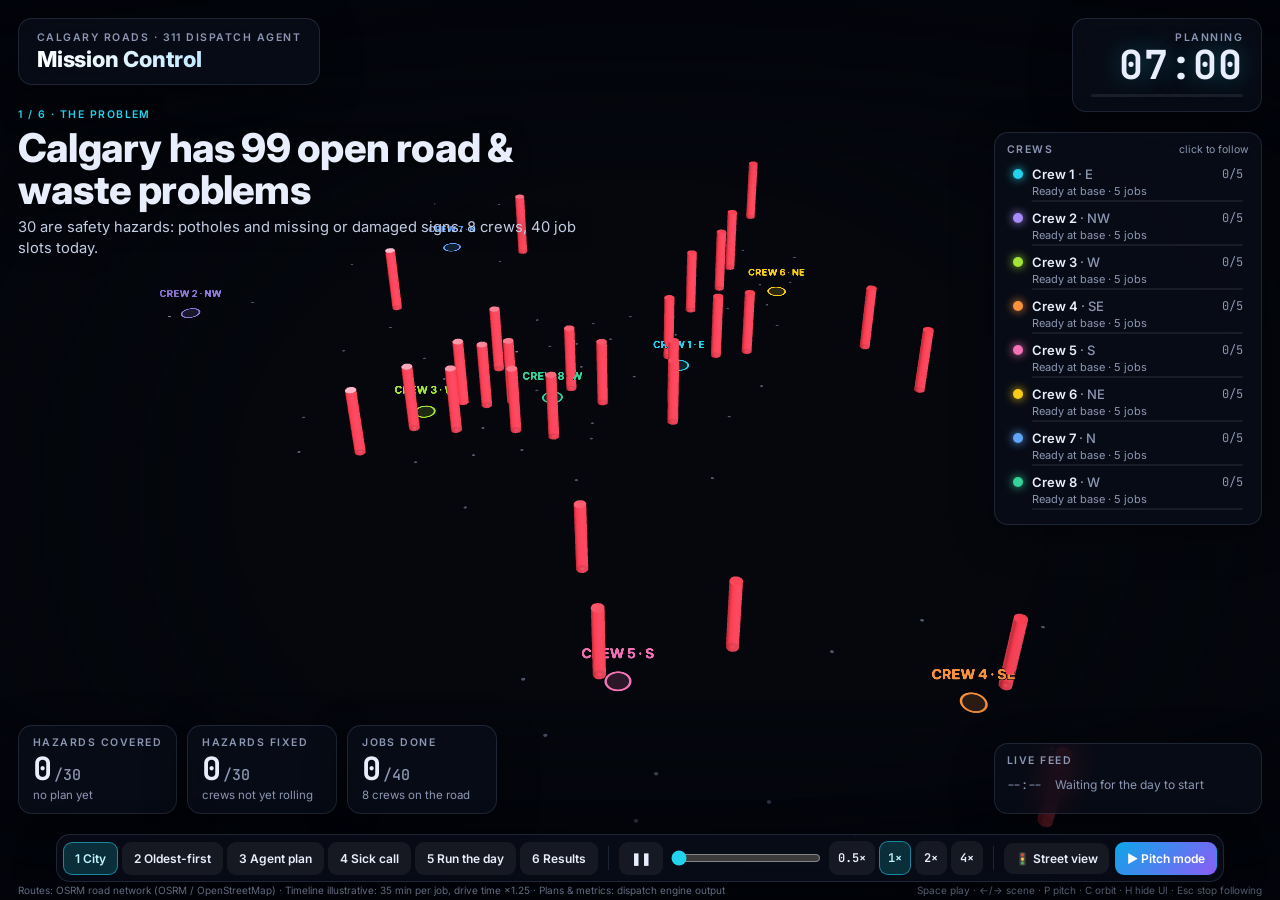
==== commit 50aac128: "Restyle the SUMO 3D viewer in the Mission Control look The street-level twin now matches the city-wi" ====
--- a/mission/index.html
+++ b/mission/index.html
@@ -57,6 +57,7 @@
     <input id="scrub" type="range" min="0" max="1" step="1" value="0" title="Scrub the day">
     <div id="speeds"></div>
     <div class="sep"></div>
+    <a id="btn-street" href="http://localhost:8765/" target="_blank" rel="noopener" title="Street-level SUMO twin (run simulation/calgary3d/start_3d.bat)">🚦 Street view</a>
     <button id="btn-pitch" class="primary" title="Auto-play the whole story (P)">▶ Pitch mode</button>
   </nav>
 
--- a/mission/style.css
+++ b/mission/style.css
@@ -95,6 +95,9 @@
   border: 1px solid transparent; border-radius: 9px; padding: 8px 11px; cursor: pointer; white-space: nowrap; transition: background .15s; }
 #controls button:hover { background: rgba(255, 255, 255, .13); }
 #controls button.on { background: rgba(34, 211, 238, .18); border-color: rgba(34, 211, 238, .55); color: #bff4ff; }
+#btn-street { font: 600 12px Inter, sans-serif; color: var(--text); background: rgba(255, 255, 255, .06); border-radius: 9px;
+  padding: 8px 11px; text-decoration: none; white-space: nowrap; }
+#btn-street:hover { background: rgba(255, 255, 255, .13); }
 button.primary { background: linear-gradient(135deg, #0ea5e9, #8b5cf6) !important; color: #fff !important; }
 #scene-btns, #speeds { display: flex; gap: 4px; }
 #speeds button { padding: 8px 8px; font-family: var(--mono); }
